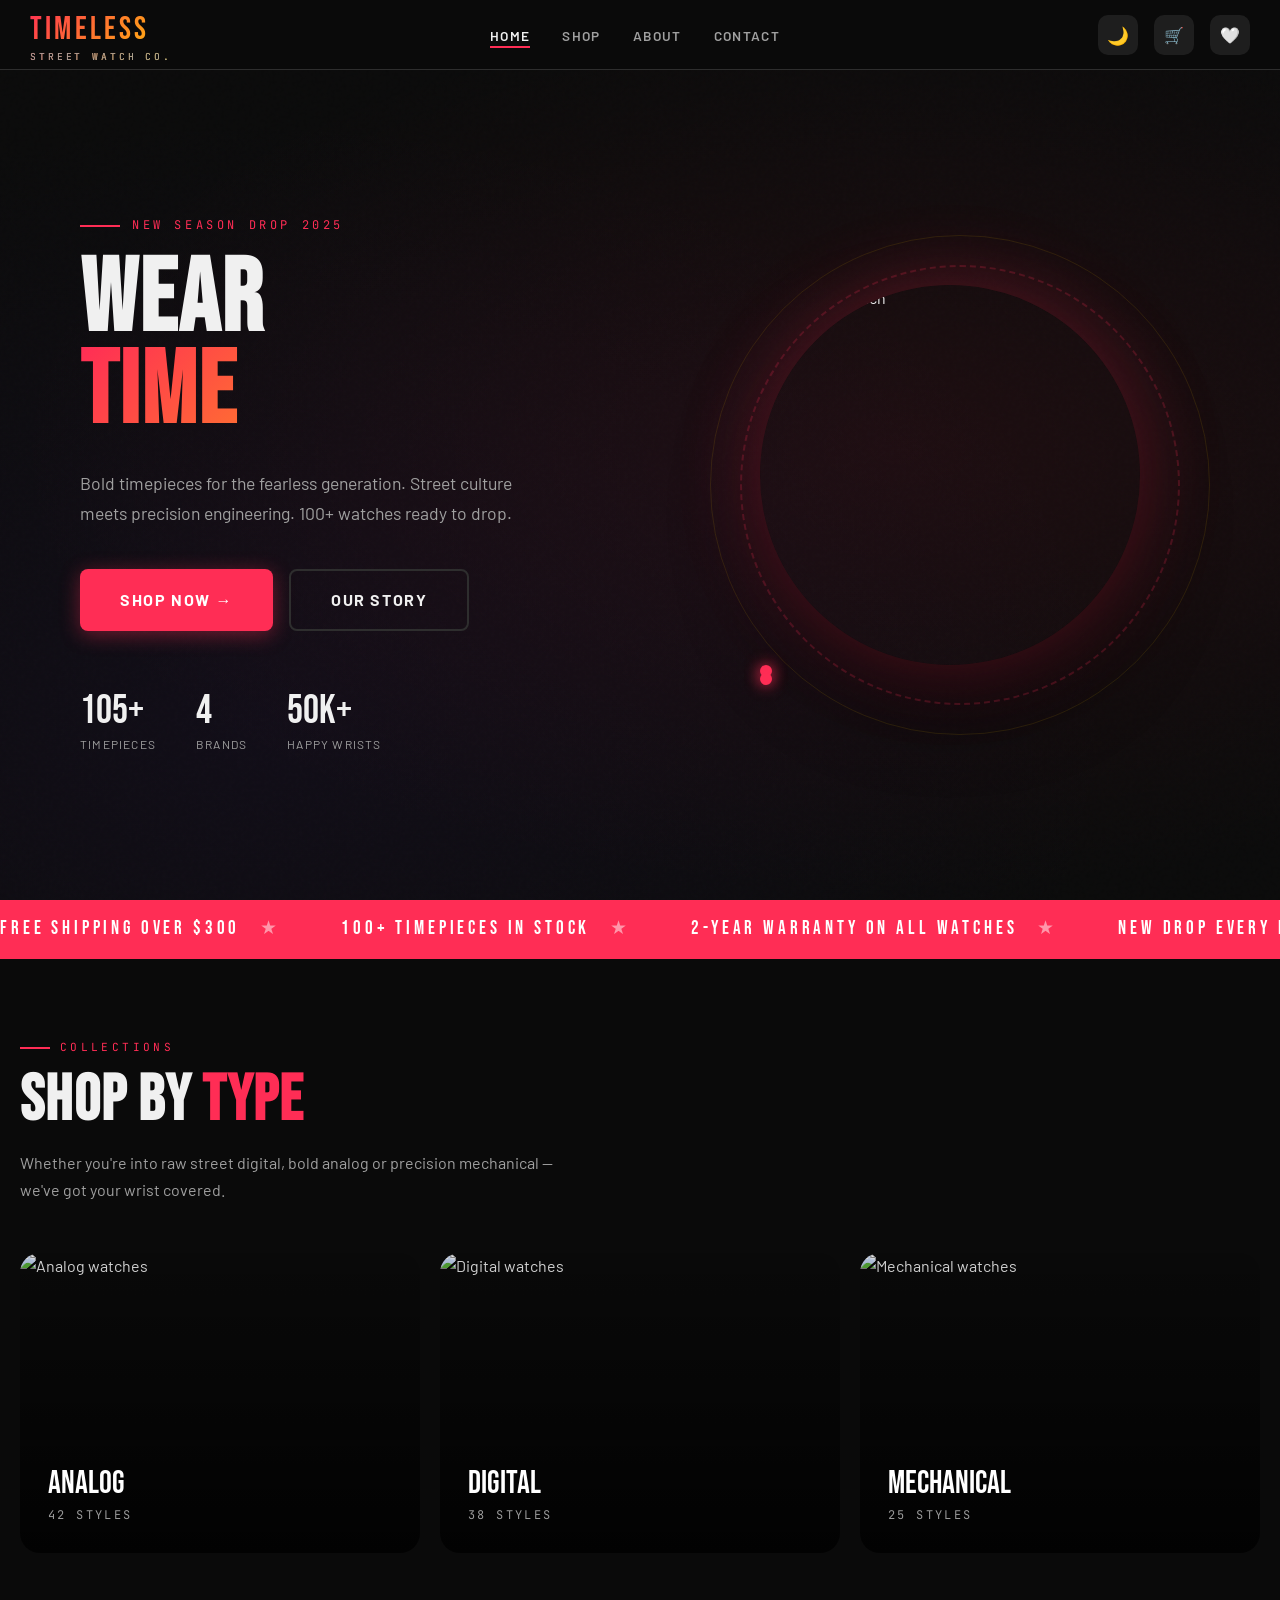
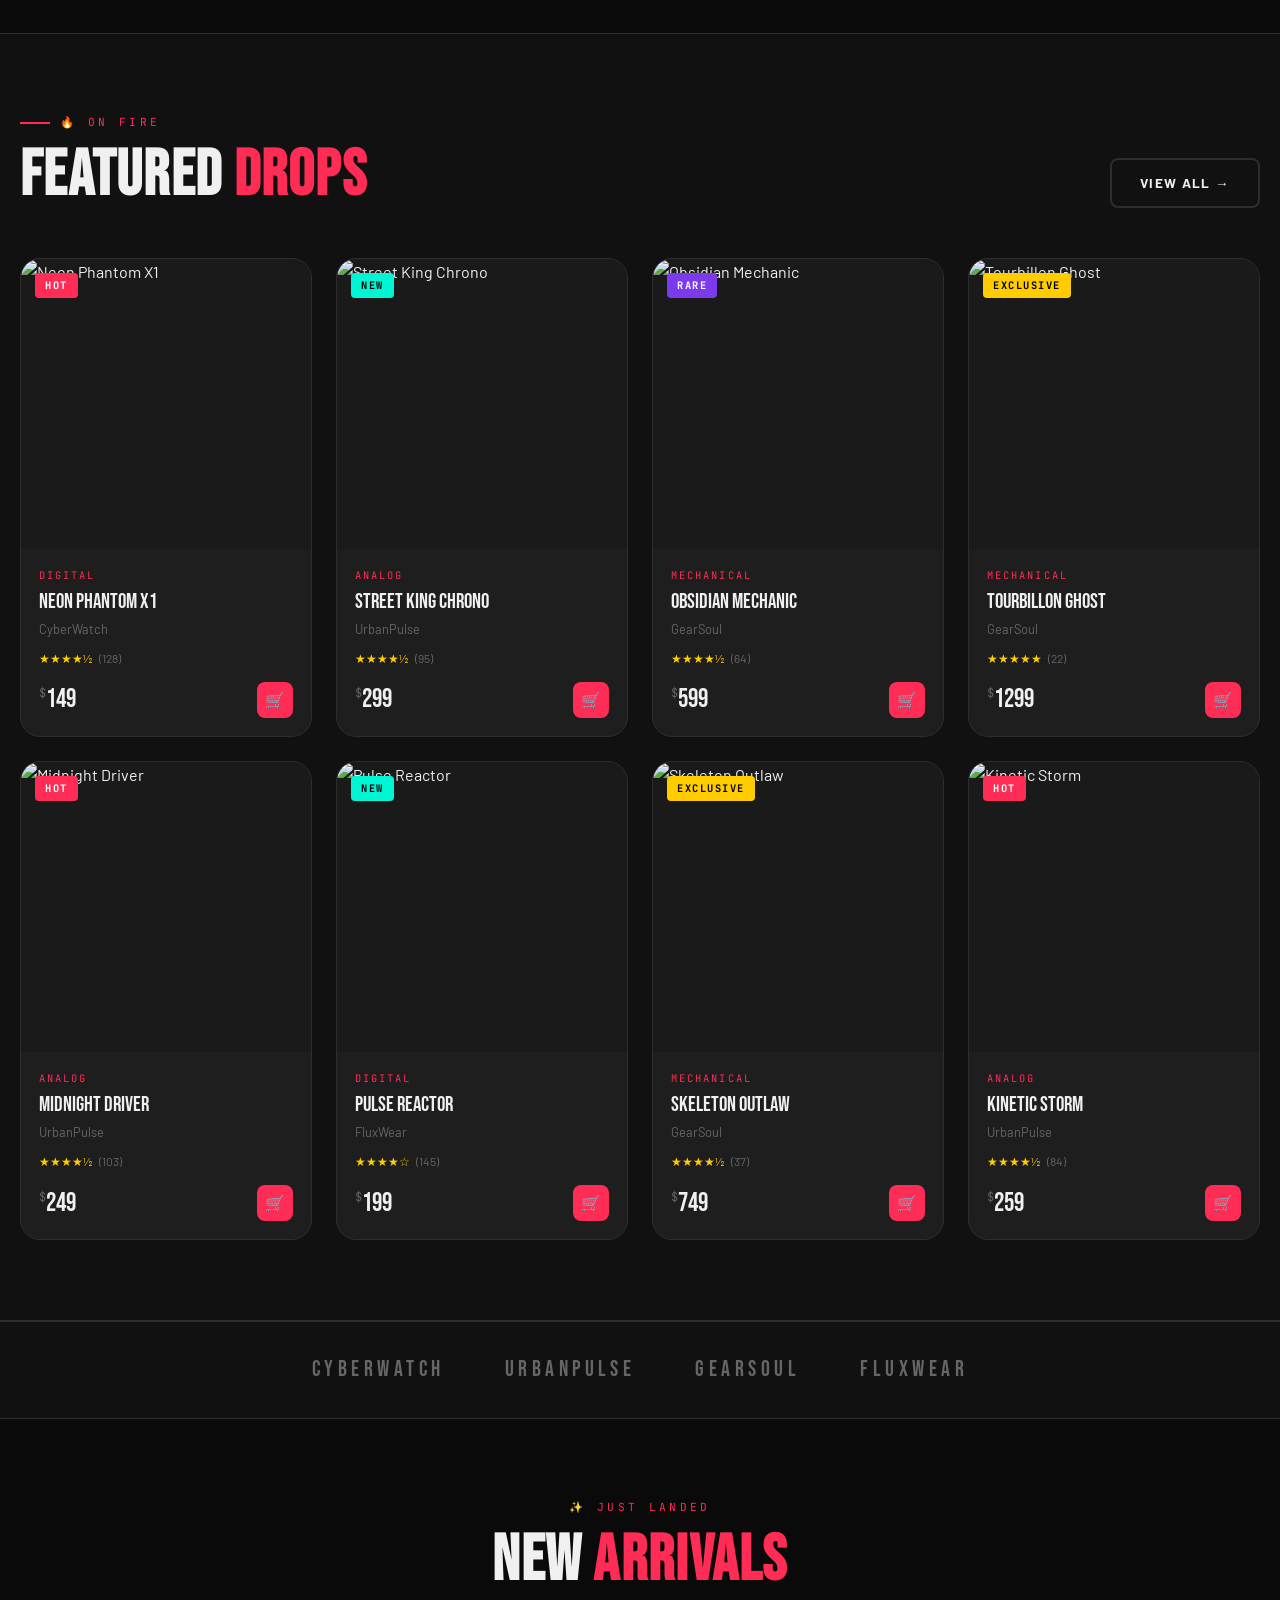
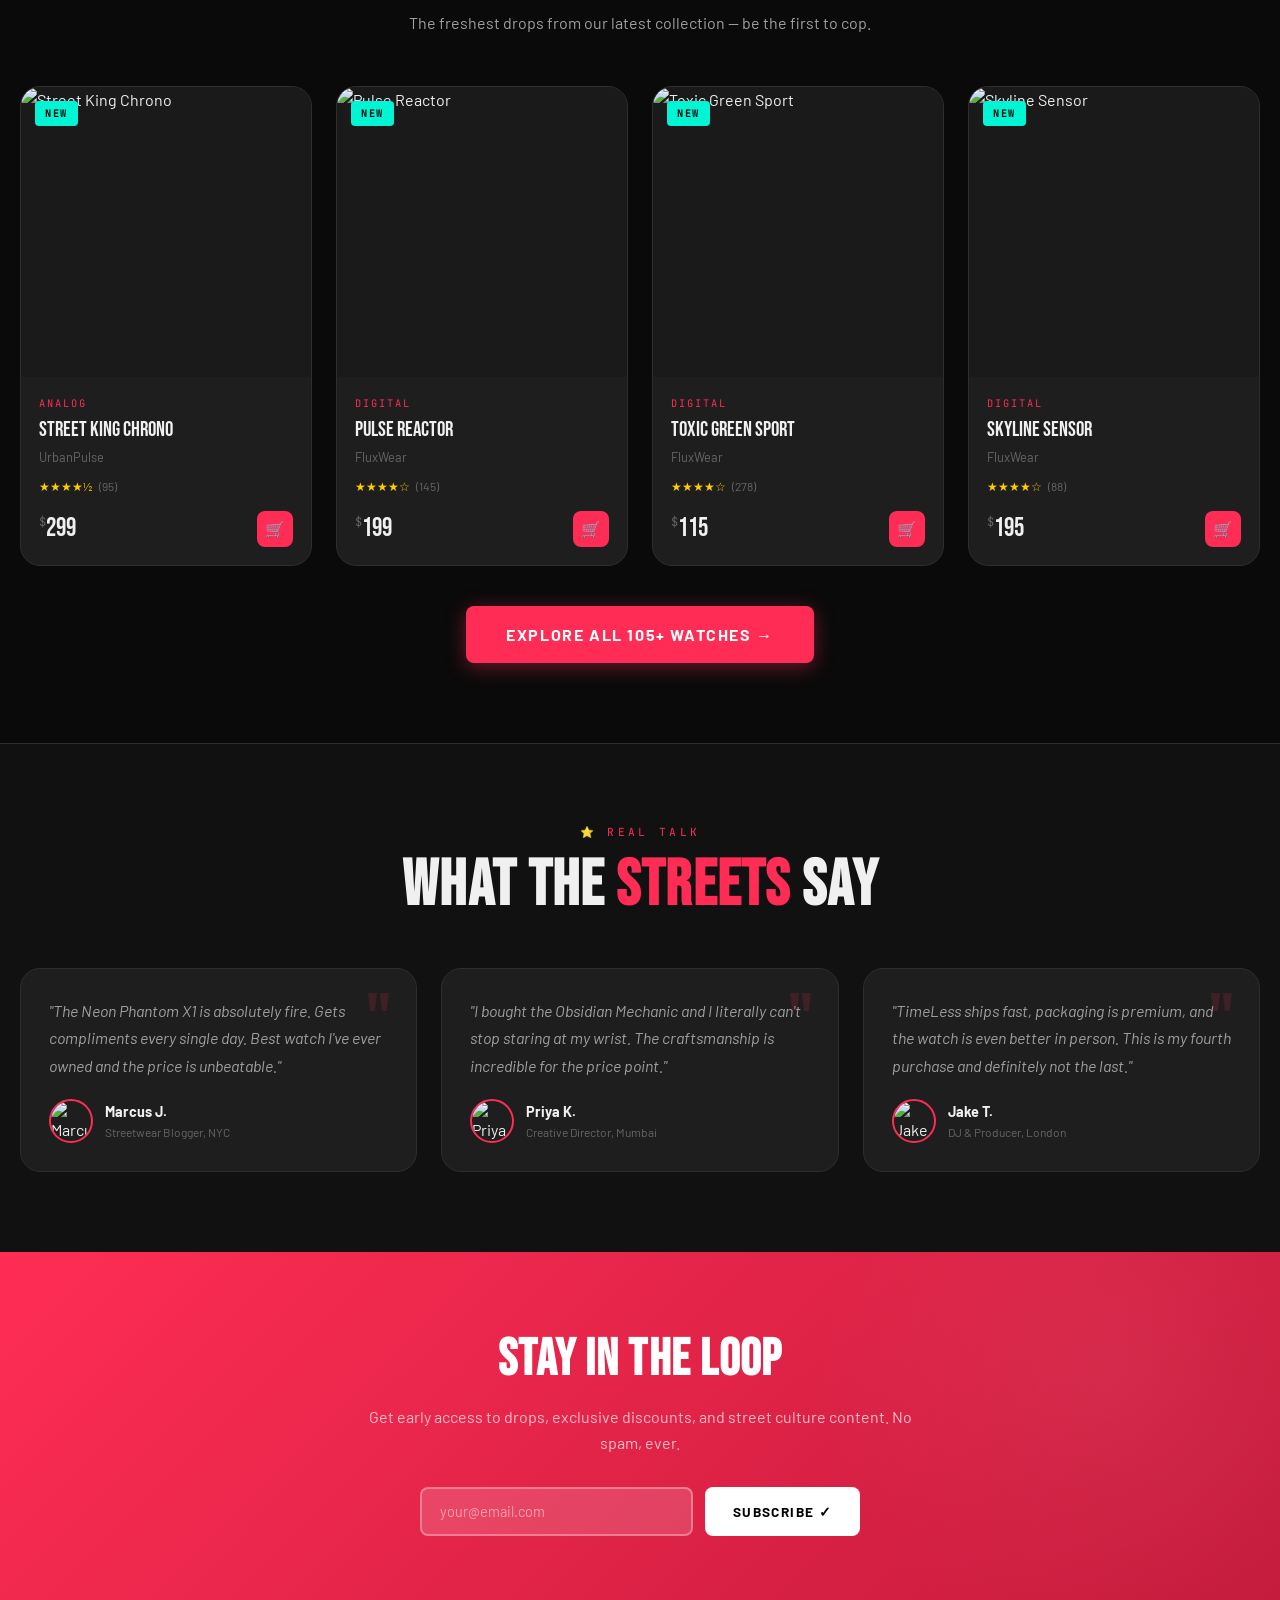
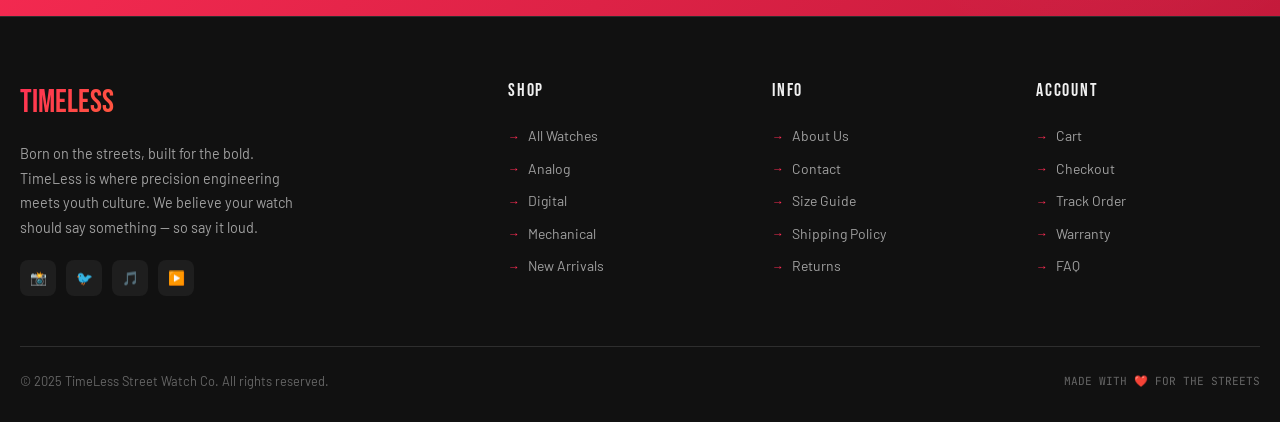
==== index.html @ b0596c9a "Add shop page with product filtering and sorting functionality" ====
<!DOCTYPE html>
<html lang="en" data-theme="dark">
<head>
  <meta charset="UTF-8" />
  <meta name="viewport" content="width=device-width, initial-scale=1.0" />
  <title>TimeLess — Street Watch Co.</title>
  <meta name="description" content="TimeLess — Bold street watches for the fearless generation. 100+ premium timepieces." />
  <link rel="icon" href="data:image/svg+xml,<svg xmlns='http://www.w3.org/2000/svg' viewBox='0 0 100 100'><text y='.9em' font-size='90'>⌚</text></svg>" />
  <link rel="stylesheet" href="css/style.css" />
</head>
<body>

<!-- ========== NAVBAR ========== -->
<nav class="navbar" role="navigation" aria-label="Main navigation">
  <div class="nav-inner">
    <a href="index.html" class="nav-logo" aria-label="TimeLess Home">
      TIMELESS
      <span>STREET WATCH CO.</span>
    </a>

    <ul class="nav-links">
      <li><a href="index.html" class="active">Home</a></li>
      <li><a href="pages/shop.html">Shop</a></li>
      <li><a href="pages/about.html">About</a></li>
      <li><a href="pages/contact.html">Contact</a></li>
    </ul>

    <div class="nav-actions">
      <button class="theme-toggle" id="themeToggle" title="Toggle theme" aria-label="Toggle theme">🌙</button>

      <a href="pages/cart.html" class="btn-icon" aria-label="Cart">
        🛒
        <span class="cart-badge" id="cartBadge" aria-live="polite">0</span>
      </a>

      <a href="pages/shop.html" class="btn-icon" aria-label="Wishlist" style="position:relative">
        🤍
        <span class="wishlist-count" id="wishlistCount"></span>
      </a>
    </div>

    <button class="hamburger" id="hamburger" aria-label="Menu" aria-expanded="false">
      <span></span><span></span><span></span>
    </button>
  </div>
</nav>

<!-- Mobile Menu -->
<div class="mobile-menu" id="mobileMenu" role="navigation">
  <a href="index.html">Home</a>
  <a href="pages/shop.html">Shop</a>
  <a href="pages/about.html">About</a>
  <a href="pages/contact.html">Contact</a>
  <a href="pages/cart.html">Cart 🛒</a>
</div>

<!-- ========== HERO ========== -->
<section class="hero" aria-label="Hero banner">
  <div class="hero-bg"></div>
  <div class="hero-noise"></div>

  <div class="hero-content">
    <div class="hero-eyebrow">New Season Drop 2025</div>
    <h1 class="hero-title">
      <span class="line-1">WEAR</span>
      <span class="line-2">TIME</span>
    </h1>
    <p class="hero-sub">
      Bold timepieces for the fearless generation. Street culture meets precision engineering. 100+ watches ready to drop.
    </p>
    <div class="hero-ctas">
      <a href="pages/shop.html" class="btn btn-primary btn-lg">Shop Now →</a>
      <a href="pages/about.html" class="btn btn-secondary btn-lg">Our Story</a>
    </div>
    <div class="hero-stats">
      <div class="stat">
        <div class="stat-num">105+</div>
        <div class="stat-label">Timepieces</div>
      </div>
      <div class="stat">
        <div class="stat-num">4</div>
        <div class="stat-label">Brands</div>
      </div>
      <div class="stat">
        <div class="stat-num">50K+</div>
        <div class="stat-label">Happy Wrists</div>
      </div>
    </div>
  </div>

  <div class="hero-visual">
    <div class="hero-watch-container">
      <div class="hero-ring"></div>
      <div class="hero-ring-2"></div>
      <img
        class="hero-watch-img"
        src="https://images.unsplash.com/photo-1547996160-81dfa63595aa?w=600&q=80"
        alt="Featured watch"
      />
      <div class="hero-dot"></div>
      <div class="hero-dot" style="top:auto;bottom:0;animation-delay:1s"></div>
    </div>
  </div>
</section>

<!-- ========== MARQUEE ========== -->
<div class="marquee-strip" aria-hidden="true">
  <div class="marquee-track">
    <span class="marquee-item">FREE SHIPPING OVER $300</span>
    <span class="marquee-item">100+ TIMEPIECES IN STOCK</span>
    <span class="marquee-item">2-YEAR WARRANTY ON ALL WATCHES</span>
    <span class="marquee-item">NEW DROP EVERY MONTH</span>
    <span class="marquee-item">STREET CULTURE. PRECISION CRAFT.</span>
    <span class="marquee-item">RETURNS WITHIN 30 DAYS</span>
  </div>
</div>

<!-- ========== CATEGORIES ========== -->
<section class="section" aria-labelledby="cat-heading">
  <div class="container">
    <div class="section-header reveal">
      <div class="section-tag">Collections</div>
      <h2 class="section-title" id="cat-heading">SHOP BY <span>TYPE</span></h2>
      <p class="section-desc">Whether you're into raw street digital, bold analog or precision mechanical — we've got your wrist covered.</p>
    </div>
    <div class="categories-grid">
      <div class="category-card reveal" data-type="analog">
        <img src="https://images.unsplash.com/photo-1524592094714-0f0654e20314?w=600&q=80" alt="Analog watches" loading="lazy" />
        <div class="category-overlay">
          <div class="category-label">ANALOG</div>
          <div class="category-count">42 STYLES</div>
        </div>
      </div>
      <div class="category-card reveal reveal-delay-1" data-type="digital">
        <img src="https://images.unsplash.com/photo-1542496658-e33a6d0d50f6?w=600&q=80" alt="Digital watches" loading="lazy" />
        <div class="category-overlay">
          <div class="category-label">DIGITAL</div>
          <div class="category-count">38 STYLES</div>
        </div>
      </div>
      <div class="category-card reveal reveal-delay-2" data-type="mechanical">
        <img src="https://images.unsplash.com/photo-1587836374828-4dbafa94cf0e?w=600&q=80" alt="Mechanical watches" loading="lazy" />
        <div class="category-overlay">
          <div class="category-label">MECHANICAL</div>
          <div class="category-count">25 STYLES</div>
        </div>
      </div>
    </div>
  </div>
</section>

<!-- ========== FEATURED PRODUCTS ========== -->
<section class="section" style="background:var(--bg2);border-top:1px solid var(--border);border-bottom:1px solid var(--border)" aria-labelledby="featured-heading">
  <div class="container">
    <div class="section-header reveal" style="display:flex;align-items:flex-end;justify-content:space-between;flex-wrap:wrap;gap:20px">
      <div>
        <div class="section-tag">🔥 On Fire</div>
        <h2 class="section-title" id="featured-heading">FEATURED <span>DROPS</span></h2>
      </div>
      <a href="pages/shop.html" class="btn btn-secondary">View All →</a>
    </div>
    <div class="products-grid" id="featuredGrid">
      <!-- Loaded by JS -->
    </div>
  </div>
</section>

<!-- ========== BRANDS ========== -->
<section class="brands-bar" aria-label="Our brands">
  <div class="container">
    <div class="brands-inner">
      <div class="brand-pill" data-brand="CyberWatch">CYBERWATCH</div>
      <div class="brand-pill" data-brand="UrbanPulse">URBANPULSE</div>
      <div class="brand-pill" data-brand="GearSoul">GEARSOUL</div>
      <div class="brand-pill" data-brand="FluxWear">FLUXWEAR</div>
    </div>
  </div>
</section>

<!-- ========== NEW ARRIVALS ========== -->
<section class="section" aria-labelledby="new-heading">
  <div class="container">
    <div class="section-header centered reveal">
      <div class="section-tag centered">✨ Just Landed</div>
      <h2 class="section-title" id="new-heading">NEW <span>ARRIVALS</span></h2>
      <p class="section-desc centered">The freshest drops from our latest collection — be the first to cop.</p>
    </div>
    <div class="products-grid" id="newArrivalsGrid">
      <!-- Loaded by JS -->
    </div>
    <div style="text-align:center;margin-top:40px" class="reveal">
      <a href="pages/shop.html" class="btn btn-primary btn-lg">Explore All 105+ Watches →</a>
    </div>
  </div>
</section>

<!-- ========== TESTIMONIALS ========== -->
<section class="section" style="background:var(--bg2);border-top:1px solid var(--border)" aria-labelledby="reviews-heading">
  <div class="container">
    <div class="section-header centered reveal">
      <div class="section-tag centered">⭐ Real Talk</div>
      <h2 class="section-title" id="reviews-heading">WHAT THE <span>STREETS</span> SAY</h2>
    </div>
    <div class="testimonials-grid">
      <div class="testimonial-card reveal">
        <p class="testimonial-text">"The Neon Phantom X1 is absolutely fire. Gets compliments every single day. Best watch I've ever owned and the price is unbeatable."</p>
        <div class="testimonial-author">
          <img class="testimonial-avatar" src="https://images.unsplash.com/photo-1507003211169-0a1dd7228f2d?w=100&q=80" alt="Marcus J" />
          <div>
            <div class="testimonial-name">Marcus J.</div>
            <div class="testimonial-role">Streetwear Blogger, NYC</div>
          </div>
        </div>
      </div>
      <div class="testimonial-card reveal reveal-delay-1">
        <p class="testimonial-text">"I bought the Obsidian Mechanic and I literally can't stop staring at my wrist. The craftsmanship is incredible for the price point."</p>
        <div class="testimonial-author">
          <img class="testimonial-avatar" src="https://images.unsplash.com/photo-1494790108377-be9c29b29330?w=100&q=80" alt="Priya K" />
          <div>
            <div class="testimonial-name">Priya K.</div>
            <div class="testimonial-role">Creative Director, Mumbai</div>
          </div>
        </div>
      </div>
      <div class="testimonial-card reveal reveal-delay-2">
        <p class="testimonial-text">"TimeLess ships fast, packaging is premium, and the watch is even better in person. This is my fourth purchase and definitely not the last."</p>
        <div class="testimonial-author">
          <img class="testimonial-avatar" src="https://images.unsplash.com/photo-1500648767791-00dcc994a43e?w=100&q=80" alt="Jake T" />
          <div>
            <div class="testimonial-name">Jake T.</div>
            <div class="testimonial-role">DJ & Producer, London</div>
          </div>
        </div>
      </div>
    </div>
  </div>
</section>

<!-- ========== NEWSLETTER ========== -->
<section class="newsletter" aria-labelledby="newsletter-heading">
  <div class="container">
    <div class="newsletter-inner reveal">
      <h2 class="newsletter-title" id="newsletter-heading">STAY IN THE LOOP</h2>
      <p class="newsletter-sub">Get early access to drops, exclusive discounts, and street culture content. No spam, ever.</p>
      <form class="newsletter-form" id="newsletterForm">
        <input type="email" class="newsletter-input" placeholder="your@email.com" required aria-label="Email address" />
        <button type="submit" class="btn btn-ghost" style="background:white;color:#000;white-space:nowrap">Subscribe ✓</button>
      </form>
    </div>
  </div>
</section>

<!-- ========== FOOTER ========== -->
<footer class="footer" role="contentinfo">
  <div class="container">
    <div class="footer-grid">
      <div>
        <div class="footer-logo">TIMELESS</div>
        <p class="footer-about">Born on the streets, built for the bold. TimeLess is where precision engineering meets youth culture. We believe your watch should say something — so say it loud.</p>
        <div class="footer-social">
          <a href="#" class="social-btn" aria-label="Instagram">📸</a>
          <a href="#" class="social-btn" aria-label="Twitter">🐦</a>
          <a href="#" class="social-btn" aria-label="TikTok">🎵</a>
          <a href="#" class="social-btn" aria-label="YouTube">▶️</a>
        </div>
      </div>
      <div>
        <div class="footer-heading">SHOP</div>
        <div class="footer-links">
          <a href="pages/shop.html">All Watches</a>
          <a href="pages/shop.html?type=analog">Analog</a>
          <a href="pages/shop.html?type=digital">Digital</a>
          <a href="pages/shop.html?type=mechanical">Mechanical</a>
          <a href="pages/shop.html?sort=newest">New Arrivals</a>
        </div>
      </div>
      <div>
        <div class="footer-heading">INFO</div>
        <div class="footer-links">
          <a href="pages/about.html">About Us</a>
          <a href="pages/contact.html">Contact</a>
          <a href="#">Size Guide</a>
          <a href="#">Shipping Policy</a>
          <a href="#">Returns</a>
        </div>
      </div>
      <div>
        <div class="footer-heading">ACCOUNT</div>
        <div class="footer-links">
          <a href="pages/cart.html">Cart</a>
          <a href="pages/checkout.html">Checkout</a>
          <a href="#">Track Order</a>
          <a href="#">Warranty</a>
          <a href="#">FAQ</a>
        </div>
      </div>
    </div>
    <div class="footer-bottom">
      <span>© 2025 TimeLess Street Watch Co. All rights reserved.</span>
      <span style="font-family:var(--font-mono);font-size:0.7rem">MADE WITH ❤️ FOR THE STREETS</span>
    </div>
  </div>
</footer>

<!-- Scroll to Top -->
<button class="scroll-top" id="scrollTop" aria-label="Scroll to top">↑</button>

<!-- Product Modal -->
<div class="modal-overlay" id="productModal" role="dialog" aria-modal="true"></div>

<script type="module" src="js/main.js"></script>
</body>
</html>
---- css/style.css ----
/* =============================================
   TIMELESS — STREET WATCH CO.
   Main Stylesheet
   ============================================= */

@import url('https://fonts.googleapis.com/css2?family=Bebas+Neue&family=Barlow:ital,wght@0,300;0,400;0,600;0,700;0,900;1,400&family=JetBrains+Mono:wght@400;700&display=swap');

/* ---- CSS Variables ---- */
:root {
  --bg: #0a0a0a;
  --bg2: #111111;
  --bg3: #1a1a1a;
  --surface: #1e1e1e;
  --surface2: #252525;
  --border: #2e2e2e;
  --text: #f0f0f0;
  --text2: #a0a0a0;
  --text3: #666;
  --accent: #ff2d55;
  --accent2: #ffcc00;
  --accent3: #00f5d4;
  --accent4: #7c3aed;
  --white: #ffffff;
  --black: #000000;
  --success: #00e676;
  --warning: #ff9100;
  --danger: #ff1744;
  --shadow: 0 4px 24px rgba(0,0,0,0.6);
  --shadow-accent: 0 0 30px rgba(255,45,85,0.3);
  --radius: 12px;
  --radius-lg: 20px;
  --transition: all 0.3s cubic-bezier(0.4, 0, 0.2, 1);
  --font-display: 'Bebas Neue', sans-serif;
  --font-body: 'Barlow', sans-serif;
  --font-mono: 'JetBrains Mono', monospace;
  --nav-height: 70px;
}

[data-theme="light"] {
  --bg: #f5f5f0;
  --bg2: #eeeeea;
  --bg3: #e5e5e0;
  --surface: #ffffff;
  --surface2: #f8f8f6;
  --border: #ddd;
  --text: #111111;
  --text2: #555;
  --text3: #999;
  --shadow: 0 4px 24px rgba(0,0,0,0.1);
  --shadow-accent: 0 0 30px rgba(255,45,85,0.15);
}

/* ---- Reset & Base ---- */
*, *::before, *::after { box-sizing: border-box; margin: 0; padding: 0; }

html { scroll-behavior: smooth; font-size: 16px; }

body {
  font-family: var(--font-body);
  background: var(--bg);
  color: var(--text);
  line-height: 1.6;
  transition: background 0.3s ease, color 0.3s ease;
  overflow-x: hidden;
}

a { color: inherit; text-decoration: none; }
img { max-width: 100%; display: block; }
button { font-family: var(--font-body); cursor: pointer; border: none; outline: none; }
input, select, textarea { font-family: var(--font-body); }
ul { list-style: none; }

/* ---- Typography ---- */
h1, h2, h3, h4, h5, h6 { font-family: var(--font-display); line-height: 1.1; letter-spacing: 0.02em; }

.mono { font-family: var(--font-mono); }

/* ---- Layout ---- */
.container { max-width: 1280px; margin: 0 auto; padding: 0 20px; }
.section { padding: 80px 0; }
.grid-2 { display: grid; grid-template-columns: 1fr 1fr; gap: 40px; }
.grid-3 { display: grid; grid-template-columns: repeat(3, 1fr); gap: 30px; }
.grid-4 { display: grid; grid-template-columns: repeat(4, 1fr); gap: 24px; }

/* ---- NAVBAR ---- */
.navbar {
  position: fixed;
  top: 0; left: 0; right: 0;
  height: var(--nav-height);
  background: rgba(10,10,10,0.9);
  backdrop-filter: blur(20px);
  -webkit-backdrop-filter: blur(20px);
  border-bottom: 1px solid var(--border);
  z-index: 1000;
  transition: var(--transition);
}

[data-theme="light"] .navbar {
  background: rgba(245,245,240,0.9);
}

.navbar.scrolled {
  box-shadow: 0 4px 30px rgba(0,0,0,0.5);
}

.nav-inner {
  display: flex;
  align-items: center;
  justify-content: space-between;
  height: 100%;
  padding: 0 30px;
  max-width: 1400px;
  margin: 0 auto;
}

.nav-logo {
  font-family: var(--font-display);
  font-size: 2rem;
  letter-spacing: 0.1em;
  background: linear-gradient(135deg, var(--accent) 0%, var(--accent2) 100%);
  -webkit-background-clip: text;
  -webkit-text-fill-color: transparent;
  background-clip: text;
}

.nav-logo span {
  -webkit-text-fill-color: var(--text2);
  color: var(--text2);
  font-size: 0.6rem;
  display: block;
  font-family: var(--font-mono);
  letter-spacing: 0.3em;
  margin-top: -6px;
  font-weight: 400;
}

.nav-links {
  display: flex;
  gap: 32px;
  align-items: center;
}

.nav-links a {
  font-weight: 600;
  font-size: 0.85rem;
  letter-spacing: 0.1em;
  text-transform: uppercase;
  color: var(--text2);
  transition: var(--transition);
  position: relative;
}

.nav-links a::after {
  content: '';
  position: absolute;
  bottom: -4px; left: 0;
  width: 0; height: 2px;
  background: var(--accent);
  transition: width 0.3s ease;
}

.nav-links a:hover, .nav-links a.active {
  color: var(--text);
}

.nav-links a:hover::after, .nav-links a.active::after {
  width: 100%;
}

.nav-actions {
  display: flex;
  align-items: center;
  gap: 16px;
}

.btn-icon {
  width: 40px; height: 40px;
  display: flex; align-items: center; justify-content: center;
  background: var(--surface);
  border-radius: 10px;
  color: var(--text2);
  transition: var(--transition);
  position: relative;
}

.btn-icon:hover {
  background: var(--surface2);
  color: var(--accent);
  transform: translateY(-2px);
}

.cart-badge {
  position: absolute;
  top: -5px; right: -5px;
  width: 18px; height: 18px;
  background: var(--accent);
  border-radius: 50%;
  font-size: 0.65rem;
  font-weight: 700;
  display: flex; align-items: center; justify-content: center;
  color: white;
  font-family: var(--font-mono);
  transition: var(--transition);
  transform: scale(0);
}

.cart-badge.visible { transform: scale(1); }
.cart-badge.bump { animation: badge-bump 0.4s cubic-bezier(0.4, 0, 0.2, 1); }

@keyframes badge-bump {
  0% { transform: scale(1); }
  50% { transform: scale(1.5); }
  100% { transform: scale(1); }
}

.theme-toggle {
  width: 40px; height: 40px;
  background: var(--surface);
  border-radius: 10px;
  display: flex; align-items: center; justify-content: center;
  color: var(--text2);
  transition: var(--transition);
  font-size: 1.1rem;
}

.theme-toggle:hover {
  background: var(--surface2);
  color: var(--accent2);
  transform: rotate(20deg);
}

.hamburger {
  display: none;
  flex-direction: column;
  gap: 5px;
  cursor: pointer;
  padding: 8px;
}

.hamburger span {
  display: block;
  width: 24px; height: 2px;
  background: var(--text);
  transition: var(--transition);
  border-radius: 2px;
}

.mobile-menu {
  display: none;
  position: fixed;
  top: var(--nav-height); left: 0; right: 0;
  background: var(--bg2);
  border-bottom: 1px solid var(--border);
  padding: 20px 30px;
  z-index: 999;
  transform: translateY(-100%);
  transition: transform 0.4s cubic-bezier(0.4, 0, 0.2, 1);
  flex-direction: column;
  gap: 20px;
}

.mobile-menu.open {
  transform: translateY(0);
}

.mobile-menu a {
  font-weight: 700;
  font-size: 1.1rem;
  letter-spacing: 0.1em;
  text-transform: uppercase;
  color: var(--text2);
  padding: 10px 0;
  border-bottom: 1px solid var(--border);
}

/* ---- BUTTONS ---- */
.btn {
  display: inline-flex; align-items: center; gap: 8px;
  padding: 12px 28px;
  border-radius: 8px;
  font-weight: 700;
  font-size: 0.85rem;
  letter-spacing: 0.1em;
  text-transform: uppercase;
  transition: var(--transition);
  cursor: pointer;
}

.btn-primary {
  background: var(--accent);
  color: white;
  box-shadow: 0 4px 20px rgba(255,45,85,0.4);
}

.btn-primary:hover {
  background: #e6264e;
  transform: translateY(-2px);
  box-shadow: 0 8px 30px rgba(255,45,85,0.5);
}

.btn-secondary {
  background: transparent;
  color: var(--text);
  border: 2px solid var(--border);
}

.btn-secondary:hover {
  border-color: var(--accent);
  color: var(--accent);
  transform: translateY(-2px);
}

.btn-ghost {
  background: var(--surface);
  color: var(--text);
}

.btn-ghost:hover {
  background: var(--surface2);
  transform: translateY(-2px);
}

.btn-accent2 {
  background: var(--accent2);
  color: #000;
  box-shadow: 0 4px 20px rgba(255,204,0,0.3);
}

.btn-accent2:hover {
  background: #e6b800;
  transform: translateY(-2px);
  box-shadow: 0 8px 30px rgba(255,204,0,0.4);
}

.btn-lg { padding: 16px 40px; font-size: 1rem; }
.btn-sm { padding: 8px 18px; font-size: 0.75rem; }

/* ---- HERO SECTION ---- */
.hero {
  min-height: 100vh;
  display: grid;
  grid-template-columns: 1fr 1fr;
  align-items: center;
  padding-top: var(--nav-height);
  position: relative;
  overflow: hidden;
}

.hero-bg {
  position: absolute;
  inset: 0;
  background: radial-gradient(ellipse at 70% 50%, rgba(255,45,85,0.08) 0%, transparent 70%),
              radial-gradient(ellipse at 20% 80%, rgba(124,58,237,0.06) 0%, transparent 60%);
  pointer-events: none;
}

.hero-noise {
  position: absolute;
  inset: 0;
  background-image: url("data:image/svg+xml,%3Csvg viewBox='0 0 256 256' xmlns='http://www.w3.org/2000/svg'%3E%3Cfilter id='noise'%3E%3CfeTurbulence type='fractalNoise' baseFrequency='0.9' numOctaves='4' stitchTiles='stitch'/%3E%3C/filter%3E%3Crect width='100%25' height='100%25' filter='url(%23noise)' opacity='0.04'/%3E%3C/svg%3E");
  opacity: 0.4;
  pointer-events: none;
}

.hero-content {
  padding: 60px 30px 60px 80px;
  z-index: 2;
}

.hero-eyebrow {
  font-family: var(--font-mono);
  font-size: 0.75rem;
  letter-spacing: 0.3em;
  text-transform: uppercase;
  color: var(--accent);
  margin-bottom: 20px;
  display: flex;
  align-items: center;
  gap: 12px;
}

.hero-eyebrow::before {
  content: '';
  display: block;
  width: 40px; height: 2px;
  background: var(--accent);
}

.hero-title {
  font-size: clamp(4rem, 8vw, 9rem);
  line-height: 0.9;
  margin-bottom: 30px;
}

.hero-title .line-1 { display: block; }
.hero-title .line-2 {
  display: block;
  background: linear-gradient(135deg, var(--accent), var(--accent2));
  -webkit-background-clip: text;
  -webkit-text-fill-color: transparent;
  background-clip: text;
}

.hero-sub {
  font-size: 1.1rem;
  color: var(--text2);
  max-width: 440px;
  margin-bottom: 40px;
  line-height: 1.7;
}

.hero-ctas {
  display: flex;
  gap: 16px;
  flex-wrap: wrap;
}

.hero-stats {
  display: flex;
  gap: 40px;
  margin-top: 60px;
}

.stat { }
.stat-num {
  font-family: var(--font-display);
  font-size: 2.5rem;
  color: var(--text);
  line-height: 1;
}
.stat-label {
  font-size: 0.75rem;
  color: var(--text2);
  text-transform: uppercase;
  letter-spacing: 0.1em;
  margin-top: 4px;
}

.hero-visual {
  position: relative;
  height: 100%;
  min-height: 600px;
  display: flex;
  align-items: center;
  justify-content: center;
}

.hero-watch-container {
  position: relative;
  width: 400px; height: 400px;
}

.hero-watch-img {
  width: 380px; height: 380px;
  object-fit: cover;
  border-radius: 50%;
  box-shadow: 0 0 80px rgba(255,45,85,0.3), 0 40px 80px rgba(0,0,0,0.6);
  animation: float 6s ease-in-out infinite;
}

@keyframes float {
  0%, 100% { transform: translateY(0) rotate(-3deg); }
  50% { transform: translateY(-20px) rotate(3deg); }
}

.hero-ring {
  position: absolute;
  inset: -20px;
  border-radius: 50%;
  border: 2px dashed rgba(255,45,85,0.2);
  animation: spin 20s linear infinite;
}

.hero-ring-2 {
  position: absolute;
  inset: -50px;
  border-radius: 50%;
  border: 1px solid rgba(255,204,0,0.1);
  animation: spin 30s linear infinite reverse;
}

@keyframes spin {
  from { transform: rotate(0deg); }
  to { transform: rotate(360deg); }
}

.hero-dot {
  position: absolute;
  width: 12px; height: 12px;
  background: var(--accent);
  border-radius: 50%;
  box-shadow: 0 0 15px var(--accent);
  animation: pulse-dot 2s ease-in-out infinite;
}

.hero-dot:nth-child(1) { top: 0; left: 50%; transform: translateX(-50%); }
.hero-dot:nth-child(2) { bottom: 0; left: 50%; transform: translateX(-50%); background: var(--accent2); box-shadow: 0 0 15px var(--accent2); }

@keyframes pulse-dot {
  0%, 100% { transform: translateX(-50%) scale(1); opacity: 1; }
  50% { transform: translateX(-50%) scale(1.5); opacity: 0.6; }
}

/* ---- MARQUEE ---- */
.marquee-strip {
  background: var(--accent);
  padding: 14px 0;
  overflow: hidden;
  position: relative;
}

.marquee-track {
  display: flex;
  gap: 60px;
  animation: marquee 20s linear infinite;
  width: max-content;
}

.marquee-item {
  font-family: var(--font-display);
  font-size: 1.2rem;
  letter-spacing: 0.2em;
  color: white;
  white-space: nowrap;
  display: flex; align-items: center; gap: 20px;
}

.marquee-item::after {
  content: '★';
  color: rgba(255,255,255,0.5);
}

@keyframes marquee {
  from { transform: translateX(0); }
  to { transform: translateX(-50%); }
}

/* ---- SECTION HEADERS ---- */
.section-header {
  margin-bottom: 50px;
}

.section-header.centered { text-align: center; }

.section-tag {
  font-family: var(--font-mono);
  font-size: 0.7rem;
  letter-spacing: 0.3em;
  text-transform: uppercase;
  color: var(--accent);
  margin-bottom: 12px;
  display: flex;
  align-items: center;
  gap: 10px;
}

.section-tag.centered { justify-content: center; }

.section-tag::before {
  content: '';
  display: block;
  width: 30px; height: 2px;
  background: var(--accent);
}

.section-tag.centered::before { display: none; }

.section-title {
  font-size: clamp(2.5rem, 5vw, 4.5rem);
  color: var(--text);
  line-height: 1;
}

.section-title span {
  color: var(--accent);
}

.section-desc {
  font-size: 1rem;
  color: var(--text2);
  max-width: 540px;
  margin-top: 16px;
  line-height: 1.7;
}

.section-desc.centered { margin: 16px auto 0; }

/* ---- PRODUCT CARDS ---- */
.products-grid {
  display: grid;
  grid-template-columns: repeat(auto-fill, minmax(260px, 1fr));
  gap: 24px;
}

.product-card {
  background: var(--surface);
  border-radius: var(--radius-lg);
  overflow: hidden;
  border: 1px solid var(--border);
  transition: var(--transition);
  position: relative;
  cursor: pointer;
}

.product-card:hover {
  transform: translateY(-6px);
  border-color: rgba(255,45,85,0.3);
  box-shadow: 0 20px 60px rgba(0,0,0,0.4), 0 0 0 1px rgba(255,45,85,0.1);
}

.product-img-wrap {
  position: relative;
  overflow: hidden;
  aspect-ratio: 1;
  background: var(--bg3);
}

.product-img-wrap img {
  width: 100%; height: 100%;
  object-fit: cover;
  transition: transform 0.5s cubic-bezier(0.4, 0, 0.2, 1);
}

.product-card:hover .product-img-wrap img {
  transform: scale(1.1);
}

.product-badge {
  position: absolute;
  top: 14px; left: 14px;
  background: var(--accent);
  color: white;
  font-family: var(--font-mono);
  font-size: 0.65rem;
  font-weight: 700;
  letter-spacing: 0.15em;
  padding: 4px 10px;
  border-radius: 4px;
  z-index: 2;
}

.product-badge.NEW { background: var(--accent3); color: #000; }
.product-badge.RARE { background: var(--accent4); }
.product-badge.EXCLUSIVE { background: var(--accent2); color: #000; }

.product-actions {
  position: absolute;
  top: 14px; right: 14px;
  display: flex;
  flex-direction: column;
  gap: 8px;
  opacity: 0;
  transform: translateX(10px);
  transition: var(--transition);
  z-index: 2;
}

.product-card:hover .product-actions {
  opacity: 1;
  transform: translateX(0);
}

.product-action-btn {
  width: 36px; height: 36px;
  background: rgba(0,0,0,0.7);
  backdrop-filter: blur(10px);
  border-radius: 8px;
  display: flex; align-items: center; justify-content: center;
  color: white;
  transition: var(--transition);
  font-size: 0.9rem;
}

.product-action-btn:hover {
  background: var(--accent);
  transform: scale(1.1);
}

.product-action-btn.wishlisted {
  background: var(--accent);
  color: white;
}

.product-info {
  padding: 18px;
}

.product-type {
  font-family: var(--font-mono);
  font-size: 0.65rem;
  letter-spacing: 0.2em;
  text-transform: uppercase;
  color: var(--accent);
  margin-bottom: 6px;
}

.product-name {
  font-family: var(--font-display);
  font-size: 1.3rem;
  color: var(--text);
  margin-bottom: 4px;
  line-height: 1.2;
}

.product-brand {
  font-size: 0.8rem;
  color: var(--text3);
  margin-bottom: 10px;
}

.product-rating {
  display: flex;
  align-items: center;
  gap: 6px;
  margin-bottom: 14px;
}

.stars { color: var(--accent2); font-size: 0.75rem; }
.rating-count { font-size: 0.75rem; color: var(--text3); }

.product-footer {
  display: flex;
  align-items: center;
  justify-content: space-between;
}

.product-price {
  font-family: var(--font-display);
  font-size: 1.6rem;
  color: var(--text);
  line-height: 1;
}

.product-price span {
  font-size: 0.75rem;
  font-family: var(--font-mono);
  color: var(--text3);
  vertical-align: super;
}

.add-cart-btn {
  width: 36px; height: 36px;
  background: var(--accent);
  border-radius: 8px;
  display: flex; align-items: center; justify-content: center;
  color: white;
  transition: var(--transition);
  font-size: 1rem;
}

.add-cart-btn:hover {
  background: #e6264e;
  transform: scale(1.1) rotate(10deg);
  box-shadow: 0 4px 20px rgba(255,45,85,0.5);
}

/* ---- SKELETON LOADER ---- */
.skeleton {
  background: linear-gradient(90deg, var(--surface) 25%, var(--surface2) 50%, var(--surface) 75%);
  background-size: 200% 100%;
  animation: skeleton-shimmer 1.5s infinite;
  border-radius: 8px;
}

@keyframes skeleton-shimmer {
  0% { background-position: 200% 0; }
  100% { background-position: -200% 0; }
}

.skeleton-card {
  background: var(--surface);
  border-radius: var(--radius-lg);
  overflow: hidden;
  border: 1px solid var(--border);
}

.skeleton-img { height: 260px; }
.skeleton-content { padding: 18px; }
.skeleton-line { height: 14px; margin-bottom: 10px; }
.skeleton-line.short { width: 60%; }
.skeleton-line.shorter { width: 40%; }

/* ---- CATEGORIES ---- */
.categories-grid {
  display: grid;
  grid-template-columns: repeat(3, 1fr);
  gap: 20px;
}

.category-card {
  position: relative;
  border-radius: var(--radius-lg);
  overflow: hidden;
  aspect-ratio: 4/3;
  cursor: pointer;
  group: true;
}

.category-card img {
  width: 100%; height: 100%;
  object-fit: cover;
  transition: transform 0.5s ease;
}

.category-card:hover img {
  transform: scale(1.05);
}

.category-overlay {
  position: absolute;
  inset: 0;
  background: linear-gradient(to top, rgba(0,0,0,0.8) 0%, rgba(0,0,0,0.1) 100%);
  display: flex;
  flex-direction: column;
  justify-content: flex-end;
  padding: 28px;
  transition: var(--transition);
}

.category-card:hover .category-overlay {
  background: linear-gradient(to top, rgba(255,45,85,0.7) 0%, rgba(0,0,0,0.2) 100%);
}

.category-label {
  font-family: var(--font-display);
  font-size: 2rem;
  color: white;
  line-height: 1;
  margin-bottom: 6px;
}

.category-count {
  font-family: var(--font-mono);
  font-size: 0.75rem;
  color: rgba(255,255,255,0.6);
  letter-spacing: 0.2em;
}

/* ---- FEATURED SECTION ---- */
.featured-grid {
  display: grid;
  grid-template-columns: 1.4fr 1fr;
  gap: 24px;
}

.featured-main {
  background: var(--surface);
  border-radius: var(--radius-lg);
  overflow: hidden;
  position: relative;
  min-height: 520px;
  border: 1px solid var(--border);
  cursor: pointer;
  transition: var(--transition);
}

.featured-main:hover {
  transform: translateY(-4px);
  box-shadow: var(--shadow);
}

.featured-main img {
  width: 100%; height: 100%;
  object-fit: cover;
  position: absolute;
  inset: 0;
  transition: transform 0.5s ease;
}

.featured-main:hover img { transform: scale(1.03); }

.featured-main-overlay {
  position: absolute;
  inset: 0;
  background: linear-gradient(to top, rgba(0,0,0,0.9) 0%, transparent 60%);
  padding: 30px;
  display: flex;
  flex-direction: column;
  justify-content: flex-end;
}

.featured-sub-grid {
  display: grid;
  grid-template-rows: 1fr 1fr;
  gap: 24px;
}

/* ---- BRAND BAR ---- */
.brands-bar {
  background: var(--bg2);
  padding: 30px 0;
  border-top: 1px solid var(--border);
  border-bottom: 1px solid var(--border);
}

.brands-inner {
  display: flex;
  gap: 60px;
  align-items: center;
  justify-content: center;
  flex-wrap: wrap;
}

.brand-pill {
  font-family: var(--font-display);
  font-size: 1.4rem;
  letter-spacing: 0.2em;
  color: var(--text3);
  transition: var(--transition);
  cursor: pointer;
}

.brand-pill:hover {
  color: var(--text);
}

/* ---- TESTIMONIALS ---- */
.testimonials-grid {
  display: grid;
  grid-template-columns: repeat(3, 1fr);
  gap: 24px;
}

.testimonial-card {
  background: var(--surface);
  border-radius: var(--radius-lg);
  padding: 28px;
  border: 1px solid var(--border);
  position: relative;
  transition: var(--transition);
}

.testimonial-card:hover {
  border-color: rgba(255,45,85,0.3);
  transform: translateY(-4px);
}

.testimonial-card::before {
  content: '"';
  position: absolute;
  top: 16px; right: 24px;
  font-family: var(--font-display);
  font-size: 5rem;
  color: var(--accent);
  opacity: 0.15;
  line-height: 1;
}

.testimonial-text {
  color: var(--text2);
  font-style: italic;
  line-height: 1.7;
  margin-bottom: 20px;
}

.testimonial-author {
  display: flex;
  align-items: center;
  gap: 12px;
}

.testimonial-avatar {
  width: 44px; height: 44px;
  border-radius: 50%;
  object-fit: cover;
  border: 2px solid var(--accent);
}

.testimonial-name {
  font-weight: 700;
  font-size: 0.9rem;
}

.testimonial-role {
  font-size: 0.75rem;
  color: var(--text3);
}

/* ---- NEWSLETTER ---- */
.newsletter {
  background: linear-gradient(135deg, var(--accent) 0%, #c41a3b 100%);
  padding: 80px 0;
  position: relative;
  overflow: hidden;
}

.newsletter::before {
  content: '';
  position: absolute;
  top: -50%; right: -10%;
  width: 600px; height: 600px;
  background: radial-gradient(circle, rgba(255,255,255,0.05) 0%, transparent 70%);
  pointer-events: none;
}

.newsletter-inner {
  text-align: center;
  max-width: 560px;
  margin: 0 auto;
}

.newsletter-title {
  font-size: clamp(2rem, 4vw, 3.5rem);
  color: white;
  margin-bottom: 16px;
}

.newsletter-sub {
  color: rgba(255,255,255,0.7);
  margin-bottom: 32px;
}

.newsletter-form {
  display: flex;
  gap: 12px;
  max-width: 440px;
  margin: 0 auto;
}

.newsletter-input {
  flex: 1;
  background: rgba(255,255,255,0.15);
  border: 2px solid rgba(255,255,255,0.3);
  border-radius: 8px;
  padding: 14px 18px;
  color: white;
  font-size: 0.9rem;
  transition: var(--transition);
}

.newsletter-input::placeholder { color: rgba(255,255,255,0.5); }

.newsletter-input:focus {
  outline: none;
  border-color: white;
  background: rgba(255,255,255,0.2);
}

/* ---- FOOTER ---- */
.footer {
  background: var(--bg2);
  border-top: 1px solid var(--border);
  padding: 60px 0 30px;
}

.footer-grid {
  display: grid;
  grid-template-columns: 2fr 1fr 1fr 1fr;
  gap: 40px;
  margin-bottom: 50px;
}

.footer-logo {
  font-family: var(--font-display);
  font-size: 2rem;
  background: linear-gradient(135deg, var(--accent), var(--accent2));
  -webkit-background-clip: text;
  -webkit-text-fill-color: transparent;
  background-clip: text;
  margin-bottom: 14px;
}

.footer-about {
  font-size: 0.9rem;
  color: var(--text2);
  line-height: 1.7;
  max-width: 280px;
}

.footer-social {
  display: flex;
  gap: 10px;
  margin-top: 20px;
}

.social-btn {
  width: 36px; height: 36px;
  background: var(--surface);
  border-radius: 8px;
  display: flex; align-items: center; justify-content: center;
  color: var(--text2);
  font-size: 0.85rem;
  transition: var(--transition);
}

.social-btn:hover {
  background: var(--accent);
  color: white;
  transform: translateY(-3px);
}

.footer-heading {
  font-family: var(--font-display);
  font-size: 1.1rem;
  letter-spacing: 0.1em;
  color: var(--text);
  margin-bottom: 20px;
}

.footer-links {
  display: flex;
  flex-direction: column;
  gap: 10px;
}

.footer-links a {
  font-size: 0.875rem;
  color: var(--text2);
  transition: var(--transition);
  display: flex;
  align-items: center;
  gap: 8px;
}

.footer-links a::before {
  content: '→';
  color: var(--accent);
  font-size: 0.75rem;
  transition: transform 0.3s ease;
}

.footer-links a:hover {
  color: var(--text);
  padding-left: 4px;
}

.footer-bottom {
  border-top: 1px solid var(--border);
  padding-top: 24px;
  display: flex;
  justify-content: space-between;
  align-items: center;
  font-size: 0.8rem;
  color: var(--text3);
}

/* ---- TOAST NOTIFICATIONS ---- */
.toast-container {
  position: fixed;
  bottom: 30px; right: 30px;
  z-index: 9999;
  display: flex;
  flex-direction: column;
  gap: 12px;
  pointer-events: none;
}

.toast {
  background: var(--surface2);
  border: 1px solid var(--border);
  border-radius: 12px;
  padding: 14px 20px;
  display: flex;
  align-items: center;
  gap: 12px;
  min-width: 280px;
  max-width: 360px;
  box-shadow: var(--shadow);
  pointer-events: all;
  animation: toast-in 0.4s cubic-bezier(0.4, 0, 0.2, 1);
  border-left: 4px solid var(--accent);
}

.toast.success { border-left-color: var(--success); }
.toast.warning { border-left-color: var(--warning); }
.toast.error { border-left-color: var(--danger); }
.toast.info { border-left-color: var(--accent3); }

.toast-icon {
  font-size: 1.2rem;
  flex-shrink: 0;
}

.toast-msg {
  font-size: 0.875rem;
  font-weight: 600;
  flex: 1;
}

.toast-close {
  background: none;
  color: var(--text3);
  font-size: 1rem;
  padding: 0;
  transition: color 0.2s;
  flex-shrink: 0;
}

.toast-close:hover { color: var(--text); }

.toast.fade-out { animation: toast-out 0.3s cubic-bezier(0.4, 0, 0.2, 1) forwards; }

@keyframes toast-in {
  from { opacity: 0; transform: translateX(40px) scale(0.9); }
  to { opacity: 1; transform: translateX(0) scale(1); }
}

@keyframes toast-out {
  from { opacity: 1; transform: translateX(0) scale(1); }
  to { opacity: 0; transform: translateX(40px) scale(0.9); }
}

/* ---- MODAL ---- */
.modal-overlay {
  position: fixed;
  inset: 0;
  background: rgba(0,0,0,0.85);
  backdrop-filter: blur(8px);
  -webkit-backdrop-filter: blur(8px);
  z-index: 2000;
  display: flex;
  align-items: center;
  justify-content: center;
  padding: 20px;
  opacity: 0;
  pointer-events: none;
  transition: opacity 0.3s ease;
}

.modal-overlay.active {
  opacity: 1;
  pointer-events: all;
}

.modal {
  background: var(--surface);
  border-radius: var(--radius-lg);
  max-width: 900px;
  width: 100%;
  max-height: 90vh;
  overflow-y: auto;
  border: 1px solid var(--border);
  transform: scale(0.9) translateY(20px);
  transition: transform 0.4s cubic-bezier(0.4, 0, 0.2, 1);
  position: relative;
}

.modal-overlay.active .modal {
  transform: scale(1) translateY(0);
}

.modal-close {
  position: absolute;
  top: 20px; right: 20px;
  width: 36px; height: 36px;
  background: var(--bg3);
  border-radius: 8px;
  display: flex; align-items: center; justify-content: center;
  color: var(--text2);
  font-size: 1.2rem;
  z-index: 10;
  transition: var(--transition);
}

.modal-close:hover {
  background: var(--danger);
  color: white;
  transform: rotate(90deg);
}

.modal-inner {
  display: grid;
  grid-template-columns: 1fr 1fr;
}

.modal-img-wrap {
  position: relative;
  overflow: hidden;
  border-radius: var(--radius-lg) 0 0 var(--radius-lg);
  min-height: 400px;
}

.modal-img-wrap img {
  width: 100%; height: 100%;
  object-fit: cover;
}

.modal-body {
  padding: 36px 32px;
  overflow-y: auto;
}

.modal-badge {
  display: inline-block;
  background: var(--accent);
  color: white;
  font-family: var(--font-mono);
  font-size: 0.65rem;
  letter-spacing: 0.2em;
  padding: 4px 12px;
  border-radius: 4px;
  margin-bottom: 12px;
}

.modal-type {
  font-family: var(--font-mono);
  font-size: 0.7rem;
  color: var(--accent);
  letter-spacing: 0.3em;
  text-transform: uppercase;
  margin-bottom: 8px;
}

.modal-name {
  font-size: 2.5rem;
  margin-bottom: 6px;
  line-height: 1.1;
}

.modal-brand {
  color: var(--text3);
  font-size: 0.875rem;
  margin-bottom: 16px;
}

.modal-rating {
  display: flex;
  align-items: center;
  gap: 8px;
  margin-bottom: 20px;
  font-size: 0.875rem;
  color: var(--text2);
}

.modal-desc {
  color: var(--text2);
  font-size: 0.9rem;
  line-height: 1.7;
  margin-bottom: 24px;
  padding-bottom: 24px;
  border-bottom: 1px solid var(--border);
}

.modal-specs {
  display: grid;
  grid-template-columns: 1fr 1fr;
  gap: 12px;
  margin-bottom: 24px;
}

.spec-item { }
.spec-label {
  font-family: var(--font-mono);
  font-size: 0.65rem;
  letter-spacing: 0.2em;
  text-transform: uppercase;
  color: var(--text3);
  margin-bottom: 4px;
}
.spec-value {
  font-weight: 700;
  font-size: 0.875rem;
}

.modal-price-row {
  display: flex;
  align-items: center;
  justify-content: space-between;
  margin-bottom: 20px;
}

.modal-price {
  font-family: var(--font-display);
  font-size: 3rem;
  line-height: 1;
  color: var(--text);
}

.modal-actions {
  display: flex;
  gap: 12px;
}

.modal-actions .btn {
  flex: 1;
  justify-content: center;
}

/* ---- SHOP PAGE ---- */
.shop-layout {
  display: grid;
  grid-template-columns: 280px 1fr;
  gap: 30px;
  padding-top: 30px;
}

.filter-sidebar {
  background: var(--surface);
  border-radius: var(--radius-lg);
  padding: 28px;
  border: 1px solid var(--border);
  height: fit-content;
  position: sticky;
  top: calc(var(--nav-height) + 20px);
}

.filter-title {
  font-family: var(--font-display);
  font-size: 1.4rem;
  margin-bottom: 24px;
  display: flex;
  justify-content: space-between;
  align-items: center;
}

.filter-clear {
  font-family: var(--font-mono);
  font-size: 0.65rem;
  color: var(--accent);
  letter-spacing: 0.2em;
  background: none;
  text-transform: uppercase;
  cursor: pointer;
  transition: var(--transition);
}

.filter-clear:hover { opacity: 0.7; }

.filter-group { margin-bottom: 28px; }

.filter-group-title {
  font-family: var(--font-mono);
  font-size: 0.7rem;
  letter-spacing: 0.3em;
  text-transform: uppercase;
  color: var(--text3);
  margin-bottom: 14px;
}

.filter-options {
  display: flex;
  flex-direction: column;
  gap: 10px;
}

.filter-option {
  display: flex;
  align-items: center;
  gap: 10px;
  cursor: pointer;
  padding: 8px 10px;
  border-radius: 8px;
  transition: var(--transition);
}

.filter-option:hover { background: var(--bg3); }
.filter-option.active { background: rgba(255,45,85,0.1); }

.filter-option input[type="checkbox"] {
  appearance: none;
  width: 18px; height: 18px;
  border: 2px solid var(--border);
  border-radius: 5px;
  cursor: pointer;
  transition: var(--transition);
  display: flex; align-items: center; justify-content: center;
  flex-shrink: 0;
}

.filter-option input[type="checkbox"]:checked {
  background: var(--accent);
  border-color: var(--accent);
}

.filter-option input[type="checkbox"]:checked::after {
  content: '✓';
  color: white;
  font-size: 0.7rem;
  display: block;
  text-align: center;
  line-height: 14px;
}

.filter-option label {
  font-size: 0.875rem;
  cursor: pointer;
  flex: 1;
}

.filter-option .count {
  font-family: var(--font-mono);
  font-size: 0.65rem;
  color: var(--text3);
}

/* Price Range */
.price-range-wrap { }
.price-inputs {
  display: grid;
  grid-template-columns: 1fr 1fr;
  gap: 10px;
  margin-bottom: 14px;
}

.price-input-wrap {
  position: relative;
}

.price-input-wrap span {
  position: absolute;
  left: 12px; top: 50%;
  transform: translateY(-50%);
  color: var(--text3);
  font-size: 0.8rem;
}

.price-input-wrap input {
  width: 100%;
  background: var(--bg3);
  border: 1px solid var(--border);
  border-radius: 8px;
  padding: 8px 10px 8px 22px;
  color: var(--text);
  font-size: 0.875rem;
  transition: var(--transition);
}

.price-input-wrap input:focus {
  outline: none;
  border-color: var(--accent);
}

.range-slider {
  -webkit-appearance: none;
  appearance: none;
  width: 100%;
  height: 4px;
  background: var(--border);
  border-radius: 2px;
  outline: none;
}

.range-slider::-webkit-slider-thumb {
  -webkit-appearance: none;
  appearance: none;
  width: 18px; height: 18px;
  background: var(--accent);
  border-radius: 50%;
  cursor: pointer;
  box-shadow: 0 0 10px rgba(255,45,85,0.4);
}

/* Search bar */
.search-bar-wrap {
  position: relative;
  margin-bottom: 24px;
}

.search-bar-wrap .search-icon {
  position: absolute;
  left: 16px; top: 50%;
  transform: translateY(-50%);
  color: var(--text3);
  font-size: 0.9rem;
}

.search-input {
  width: 100%;
  background: var(--surface);
  border: 1px solid var(--border);
  border-radius: 12px;
  padding: 14px 18px 14px 46px;
  color: var(--text);
  font-size: 0.9rem;
  transition: var(--transition);
}

.search-input:focus {
  outline: none;
  border-color: var(--accent);
  box-shadow: 0 0 0 3px rgba(255,45,85,0.15);
}

.search-input::placeholder { color: var(--text3); }

/* Sort & toolbar */
.shop-toolbar {
  display: flex;
  align-items: center;
  justify-content: space-between;
  margin-bottom: 24px;
  gap: 16px;
  flex-wrap: wrap;
}

.results-count {
  font-size: 0.875rem;
  color: var(--text2);
}

.results-count strong { color: var(--text); }

.sort-select {
  background: var(--surface);
  border: 1px solid var(--border);
  border-radius: 8px;
  padding: 8px 14px;
  color: var(--text);
  font-size: 0.875rem;
  cursor: pointer;
  transition: var(--transition);
}

.sort-select:focus {
  outline: none;
  border-color: var(--accent);
}

.view-toggles {
  display: flex;
  gap: 6px;
}

.view-toggle {
  width: 34px; height: 34px;
  background: var(--surface);
  border-radius: 8px;
  display: flex; align-items: center; justify-content: center;
  color: var(--text3);
  transition: var(--transition);
  cursor: pointer;
}

.view-toggle.active, .view-toggle:hover {
  background: var(--accent);
  color: white;
}

/* ---- CART PAGE ---- */
.page-header {
  padding: 100px 0 50px;
  background: var(--bg2);
  border-bottom: 1px solid var(--border);
}

.page-title {
  font-size: clamp(3rem, 6vw, 6rem);
  line-height: 1;
}

.page-breadcrumb {
  font-family: var(--font-mono);
  font-size: 0.75rem;
  color: var(--text3);
  letter-spacing: 0.2em;
  margin-top: 10px;
}

.page-breadcrumb a { color: var(--accent); }

.cart-layout {
  display: grid;
  grid-template-columns: 1fr 380px;
  gap: 30px;
  align-items: start;
  padding: 40px 0 80px;
}

.cart-items { }

.cart-item {
  display: grid;
  grid-template-columns: 100px 1fr auto;
  gap: 20px;
  align-items: center;
  background: var(--surface);
  border-radius: var(--radius);
  padding: 20px;
  border: 1px solid var(--border);
  margin-bottom: 16px;
  transition: var(--transition);
}

.cart-item:hover { border-color: rgba(255,45,85,0.2); }

.cart-item-img {
  width: 100px; height: 100px;
  object-fit: cover;
  border-radius: 10px;
}

.cart-item-brand {
  font-size: 0.75rem;
  color: var(--text3);
  margin-bottom: 4px;
}

.cart-item-name {
  font-family: var(--font-display);
  font-size: 1.3rem;
  margin-bottom: 4px;
}

.cart-item-type {
  font-family: var(--font-mono);
  font-size: 0.65rem;
  color: var(--accent);
  letter-spacing: 0.2em;
  text-transform: uppercase;
}

.cart-item-right {
  display: flex;
  flex-direction: column;
  align-items: flex-end;
  gap: 12px;
}

.cart-item-price {
  font-family: var(--font-display);
  font-size: 1.8rem;
  color: var(--text);
}

.qty-control {
  display: flex;
  align-items: center;
  gap: 0;
  background: var(--bg3);
  border-radius: 8px;
  overflow: hidden;
  border: 1px solid var(--border);
}

.qty-btn {
  width: 32px; height: 32px;
  background: none;
  color: var(--text);
  font-size: 1rem;
  display: flex; align-items: center; justify-content: center;
  transition: var(--transition);
}

.qty-btn:hover { background: var(--accent); color: white; }

.qty-val {
  width: 32px;
  text-align: center;
  font-family: var(--font-mono);
  font-size: 0.875rem;
  font-weight: 700;
  color: var(--text);
}

.remove-btn {
  background: none;
  color: var(--text3);
  font-size: 0.75rem;
  letter-spacing: 0.1em;
  text-transform: uppercase;
  transition: var(--transition);
  display: flex; align-items: center; gap: 4px;
}

.remove-btn:hover { color: var(--danger); }

.cart-summary {
  background: var(--surface);
  border-radius: var(--radius-lg);
  padding: 28px;
  border: 1px solid var(--border);
  position: sticky;
  top: calc(var(--nav-height) + 20px);
}

.summary-title {
  font-family: var(--font-display);
  font-size: 1.6rem;
  margin-bottom: 24px;
}

.summary-row {
  display: flex;
  justify-content: space-between;
  align-items: center;
  padding: 12px 0;
  border-bottom: 1px solid var(--border);
  font-size: 0.9rem;
  color: var(--text2);
}

.summary-row:last-of-type { border: none; }

.summary-row.total {
  font-family: var(--font-display);
  font-size: 1.5rem;
  color: var(--text);
  padding-top: 16px;
}

.summary-row.total span:last-child { color: var(--accent); }

.coupon-wrap {
  display: flex;
  gap: 8px;
  margin: 20px 0;
}

.coupon-input {
  flex: 1;
  background: var(--bg3);
  border: 1px solid var(--border);
  border-radius: 8px;
  padding: 10px 14px;
  color: var(--text);
  font-size: 0.875rem;
}

.coupon-input:focus {
  outline: none;
  border-color: var(--accent);
}

.empty-cart {
  text-align: center;
  padding: 80px 20px;
}

.empty-icon {
  font-size: 5rem;
  margin-bottom: 20px;
  opacity: 0.4;
}

.empty-title {
  font-family: var(--font-display);
  font-size: 2.5rem;
  margin-bottom: 12px;
}

.empty-desc { color: var(--text2); margin-bottom: 30px; }

/* ---- CHECKOUT PAGE ---- */
.checkout-layout {
  display: grid;
  grid-template-columns: 1fr 420px;
  gap: 30px;
  align-items: start;
  padding: 40px 0 80px;
}

.checkout-form-wrap {
  background: var(--surface);
  border-radius: var(--radius-lg);
  padding: 36px;
  border: 1px solid var(--border);
}

.form-section-title {
  font-family: var(--font-display);
  font-size: 1.6rem;
  margin-bottom: 24px;
  padding-bottom: 16px;
  border-bottom: 1px solid var(--border);
  display: flex;
  align-items: center;
  gap: 12px;
}

.form-section-num {
  width: 32px; height: 32px;
  background: var(--accent);
  border-radius: 8px;
  display: flex; align-items: center; justify-content: center;
  font-size: 0.875rem;
  font-weight: 700;
  color: white;
  flex-shrink: 0;
}

.form-grid {
  display: grid;
  grid-template-columns: 1fr 1fr;
  gap: 18px;
  margin-bottom: 20px;
}

.form-group {
  display: flex;
  flex-direction: column;
  gap: 8px;
}

.form-group.full { grid-column: 1 / -1; }

.form-label {
  font-family: var(--font-mono);
  font-size: 0.65rem;
  letter-spacing: 0.2em;
  text-transform: uppercase;
  color: var(--text3);
}

.form-input, .form-select, .form-textarea {
  background: var(--bg3);
  border: 2px solid var(--border);
  border-radius: 10px;
  padding: 12px 16px;
  color: var(--text);
  font-size: 0.9rem;
  transition: var(--transition);
  width: 100%;
}

.form-input:focus, .form-select:focus, .form-textarea:focus {
  outline: none;
  border-color: var(--accent);
  box-shadow: 0 0 0 4px rgba(255,45,85,0.12);
}

.form-input.error, .form-select.error {
  border-color: var(--danger);
}

.form-error {
  font-size: 0.75rem;
  color: var(--danger);
  display: none;
}

.form-error.visible { display: block; }

.form-textarea { min-height: 100px; resize: vertical; }

.payment-methods {
  display: flex;
  flex-direction: column;
  gap: 12px;
  margin-bottom: 24px;
}

.payment-option {
  display: flex;
  align-items: center;
  gap: 12px;
  padding: 14px 18px;
  background: var(--bg3);
  border-radius: 10px;
  border: 2px solid var(--border);
  cursor: pointer;
  transition: var(--transition);
}

.payment-option:hover { border-color: rgba(255,45,85,0.3); }
.payment-option.selected { border-color: var(--accent); background: rgba(255,45,85,0.05); }

.payment-option input[type="radio"] {
  accent-color: var(--accent);
  width: 18px; height: 18px;
}

.payment-label { font-weight: 600; font-size: 0.9rem; }
.payment-icons { margin-left: auto; font-size: 1.2rem; }

/* ---- ORDER SUCCESS ---- */
.order-success {
  text-align: center;
  padding: 60px 20px;
  max-width: 600px;
  margin: 0 auto;
}

.success-icon {
  width: 100px; height: 100px;
  background: rgba(0,230,118,0.1);
  border: 3px solid var(--success);
  border-radius: 50%;
  display: flex; align-items: center; justify-content: center;
  font-size: 3rem;
  margin: 0 auto 30px;
  animation: success-pop 0.6s cubic-bezier(0.4, 0, 0.2, 1);
}

@keyframes success-pop {
  0% { transform: scale(0); opacity: 0; }
  70% { transform: scale(1.2); }
  100% { transform: scale(1); opacity: 1; }
}

.success-title {
  font-size: 3.5rem;
  margin-bottom: 16px;
  color: var(--success);
}

.success-sub {
  color: var(--text2);
  font-size: 1.05rem;
  margin-bottom: 30px;
  line-height: 1.7;
}

.order-ref {
  font-family: var(--font-mono);
  background: var(--bg3);
  display: inline-block;
  padding: 8px 20px;
  border-radius: 8px;
  border: 1px solid var(--border);
  font-size: 0.875rem;
  color: var(--accent);
  letter-spacing: 0.2em;
  margin-bottom: 30px;
}

/* ---- ABOUT PAGE ---- */
.about-hero {
  min-height: 60vh;
  display: flex;
  align-items: center;
  padding-top: var(--nav-height);
  position: relative;
  overflow: hidden;
}

.about-hero-bg {
  position: absolute;
  inset: 0;
  background: radial-gradient(ellipse at 30% 50%, rgba(255,45,85,0.08), transparent 60%),
              radial-gradient(ellipse at 80% 20%, rgba(255,204,0,0.05), transparent 50%);
}

.about-title {
  font-size: clamp(4rem, 10vw, 10rem);
  line-height: 0.9;
}

.about-mission {
  background: var(--bg2);
  border-top: 1px solid var(--border);
  border-bottom: 1px solid var(--border);
}

.mission-grid {
  display: grid;
  grid-template-columns: 1fr 1fr;
  gap: 80px;
  align-items: center;
}

.mission-img {
  border-radius: var(--radius-lg);
  overflow: hidden;
  aspect-ratio: 4/3;
}

.mission-img img {
  width: 100%; height: 100%;
  object-fit: cover;
}

.values-grid {
  display: grid;
  grid-template-columns: repeat(3, 1fr);
  gap: 24px;
  margin-top: 50px;
}

.value-card {
  background: var(--surface);
  border-radius: var(--radius-lg);
  padding: 30px;
  border: 1px solid var(--border);
  transition: var(--transition);
}

.value-card:hover {
  border-color: rgba(255,45,85,0.3);
  transform: translateY(-4px);
}

.value-icon {
  font-size: 2.5rem;
  margin-bottom: 16px;
}

.value-title {
  font-family: var(--font-display);
  font-size: 1.5rem;
  margin-bottom: 10px;
}

.value-desc { font-size: 0.875rem; color: var(--text2); line-height: 1.7; }

.team-grid {
  display: grid;
  grid-template-columns: repeat(4, 1fr);
  gap: 24px;
}

.team-card {
  text-align: center;
  transition: var(--transition);
}

.team-card:hover { transform: translateY(-4px); }

.team-img {
  width: 100%; aspect-ratio: 1;
  object-fit: cover;
  border-radius: var(--radius-lg);
  margin-bottom: 16px;
  border: 2px solid var(--border);
  transition: var(--transition);
  filter: grayscale(0.3);
}

.team-card:hover .team-img {
  border-color: var(--accent);
  filter: grayscale(0);
}

.team-name {
  font-family: var(--font-display);
  font-size: 1.3rem;
  margin-bottom: 4px;
}

.team-role {
  font-family: var(--font-mono);
  font-size: 0.7rem;
  letter-spacing: 0.2em;
  color: var(--accent);
  text-transform: uppercase;
}

/* ---- CONTACT PAGE ---- */
.contact-layout {
  display: grid;
  grid-template-columns: 1fr 1.3fr;
  gap: 60px;
  align-items: start;
  padding: 60px 0 80px;
}

.contact-info { }

.contact-info-title {
  font-size: 3rem;
  margin-bottom: 16px;
}

.contact-info-desc {
  color: var(--text2);
  line-height: 1.7;
  margin-bottom: 40px;
}

.contact-items {
  display: flex;
  flex-direction: column;
  gap: 24px;
}

.contact-item {
  display: flex;
  gap: 16px;
  align-items: flex-start;
}

.contact-item-icon {
  width: 48px; height: 48px;
  background: rgba(255,45,85,0.1);
  border-radius: 12px;
  display: flex; align-items: center; justify-content: center;
  font-size: 1.3rem;
  flex-shrink: 0;
  border: 1px solid rgba(255,45,85,0.2);
}

.contact-item-label {
  font-family: var(--font-mono);
  font-size: 0.65rem;
  letter-spacing: 0.2em;
  text-transform: uppercase;
  color: var(--accent);
  margin-bottom: 4px;
}

.contact-item-value {
  font-size: 0.9rem;
  color: var(--text);
}

.contact-form-wrap {
  background: var(--surface);
  border-radius: var(--radius-lg);
  padding: 36px;
  border: 1px solid var(--border);
}

/* ---- PAGE TRANSITION ---- */
.page-fade {
  animation: page-enter 0.4s ease;
}

@keyframes page-enter {
  from { opacity: 0; transform: translateY(10px); }
  to { opacity: 1; transform: translateY(0); }
}

/* ---- SCROLL TO TOP ---- */
.scroll-top {
  position: fixed;
  bottom: 30px; left: 30px;
  width: 44px; height: 44px;
  background: var(--accent);
  border-radius: 10px;
  display: flex; align-items: center; justify-content: center;
  color: white;
  font-size: 1rem;
  z-index: 100;
  opacity: 0;
  pointer-events: none;
  transform: translateY(10px);
  transition: var(--transition);
  box-shadow: 0 4px 20px rgba(255,45,85,0.4);
}

.scroll-top.visible {
  opacity: 1;
  pointer-events: all;
  transform: translateY(0);
}

.scroll-top:hover { transform: translateY(-4px); }

/* ---- WISHLIST ---- */
.wishlist-count {
  display: inline-block;
  background: var(--accent4);
  color: white;
  border-radius: 50%;
  width: 18px; height: 18px;
  font-size: 0.65rem;
  font-weight: 700;
  text-align: center;
  line-height: 18px;
  position: absolute;
  top: -5px; right: -5px;
  transform: scale(0);
  transition: transform 0.3s;
}

.wishlist-count.visible { transform: scale(1); }

/* ---- RESPONSIVE ---- */
@media (max-width: 1100px) {
  .hero { grid-template-columns: 1fr; }
  .hero-content { padding: 80px 30px 40px; }
  .hero-visual { display: none; }
  .footer-grid { grid-template-columns: 1fr 1fr; }
  .team-grid { grid-template-columns: repeat(2, 1fr); }
  .shop-layout { grid-template-columns: 240px 1fr; }
}

@media (max-width: 900px) {
  .grid-4 { grid-template-columns: repeat(2, 1fr); }
  .categories-grid { grid-template-columns: 1fr 1fr; }
  .featured-grid { grid-template-columns: 1fr; }
  .modal-inner { grid-template-columns: 1fr; }
  .modal-img-wrap { border-radius: var(--radius-lg) var(--radius-lg) 0 0; min-height: 280px; }
  .cart-layout { grid-template-columns: 1fr; }
  .checkout-layout { grid-template-columns: 1fr; }
  .contact-layout { grid-template-columns: 1fr; }
  .mission-grid { grid-template-columns: 1fr; }
  .values-grid { grid-template-columns: 1fr 1fr; }
  .testimonials-grid { grid-template-columns: 1fr; }
}

@media (max-width: 768px) {
  .nav-links { display: none; }
  .hamburger { display: flex; }
  .mobile-menu { display: flex; }
  .shop-layout { grid-template-columns: 1fr; }
  .filter-sidebar { position: static; }
  .hero-stats { gap: 24px; }
  .hero-ctas { flex-direction: column; }
  .form-grid { grid-template-columns: 1fr; }
  .grid-3 { grid-template-columns: 1fr; }
  .categories-grid { grid-template-columns: 1fr; }
  .brands-inner { gap: 30px; }
  .footer-grid { grid-template-columns: 1fr; }
  .footer-bottom { flex-direction: column; gap: 10px; text-align: center; }
  .newsletter-form { flex-direction: column; }
  .cart-item { grid-template-columns: 80px 1fr; }
  .cart-item-right { display: none; }
}

@media (max-width: 480px) {
  .container { padding: 0 16px; }
  .section { padding: 50px 0; }
  .hero-content { padding: 80px 16px 40px; }
  .products-grid { grid-template-columns: repeat(2, 1fr); gap: 14px; }
  .product-info { padding: 12px; }
  .toast-container { right: 16px; bottom: 16px; }
}

/* ---- ANIMATIONS ---- */
.reveal {
  opacity: 0;
  transform: translateY(30px);
  transition: opacity 0.6s ease, transform 0.6s ease;
}

.reveal.visible {
  opacity: 1;
  transform: translateY(0);
}

.reveal-delay-1 { transition-delay: 0.1s; }
.reveal-delay-2 { transition-delay: 0.2s; }
.reveal-delay-3 { transition-delay: 0.3s; }
.reveal-delay-4 { transition-delay: 0.4s; }

/* ---- UTILS ---- */
.hidden { display: none !important; }
.sr-only { position: absolute; width: 1px; height: 1px; overflow: hidden; clip: rect(0,0,0,0); }
.text-accent { color: var(--accent); }
.text-center { text-align: center; }
.mt-8 { margin-top: 8px; }
.mt-16 { margin-top: 16px; }
.mt-24 { margin-top: 24px; }
.mt-32 { margin-top: 32px; }
.mb-8 { margin-bottom: 8px; }
.mb-16 { margin-bottom: 16px; }
.mb-24 { margin-bottom: 24px; }
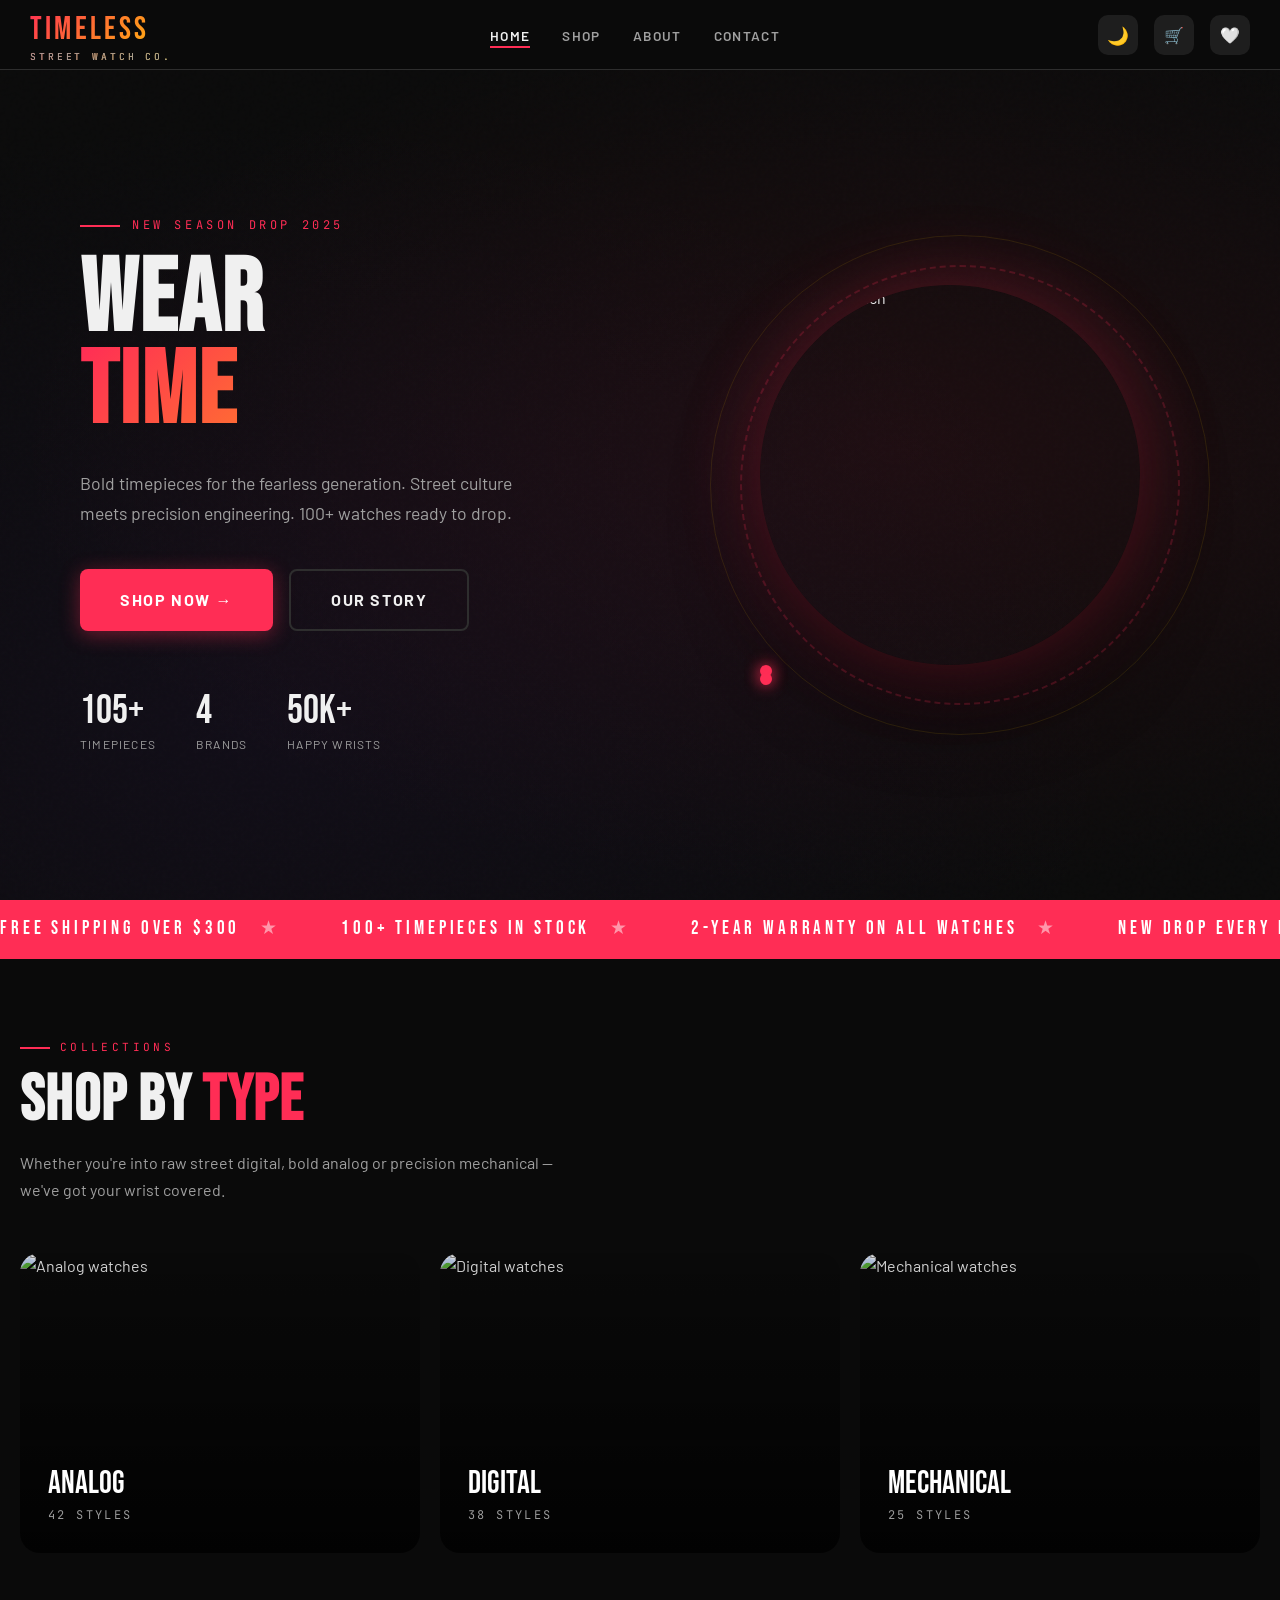
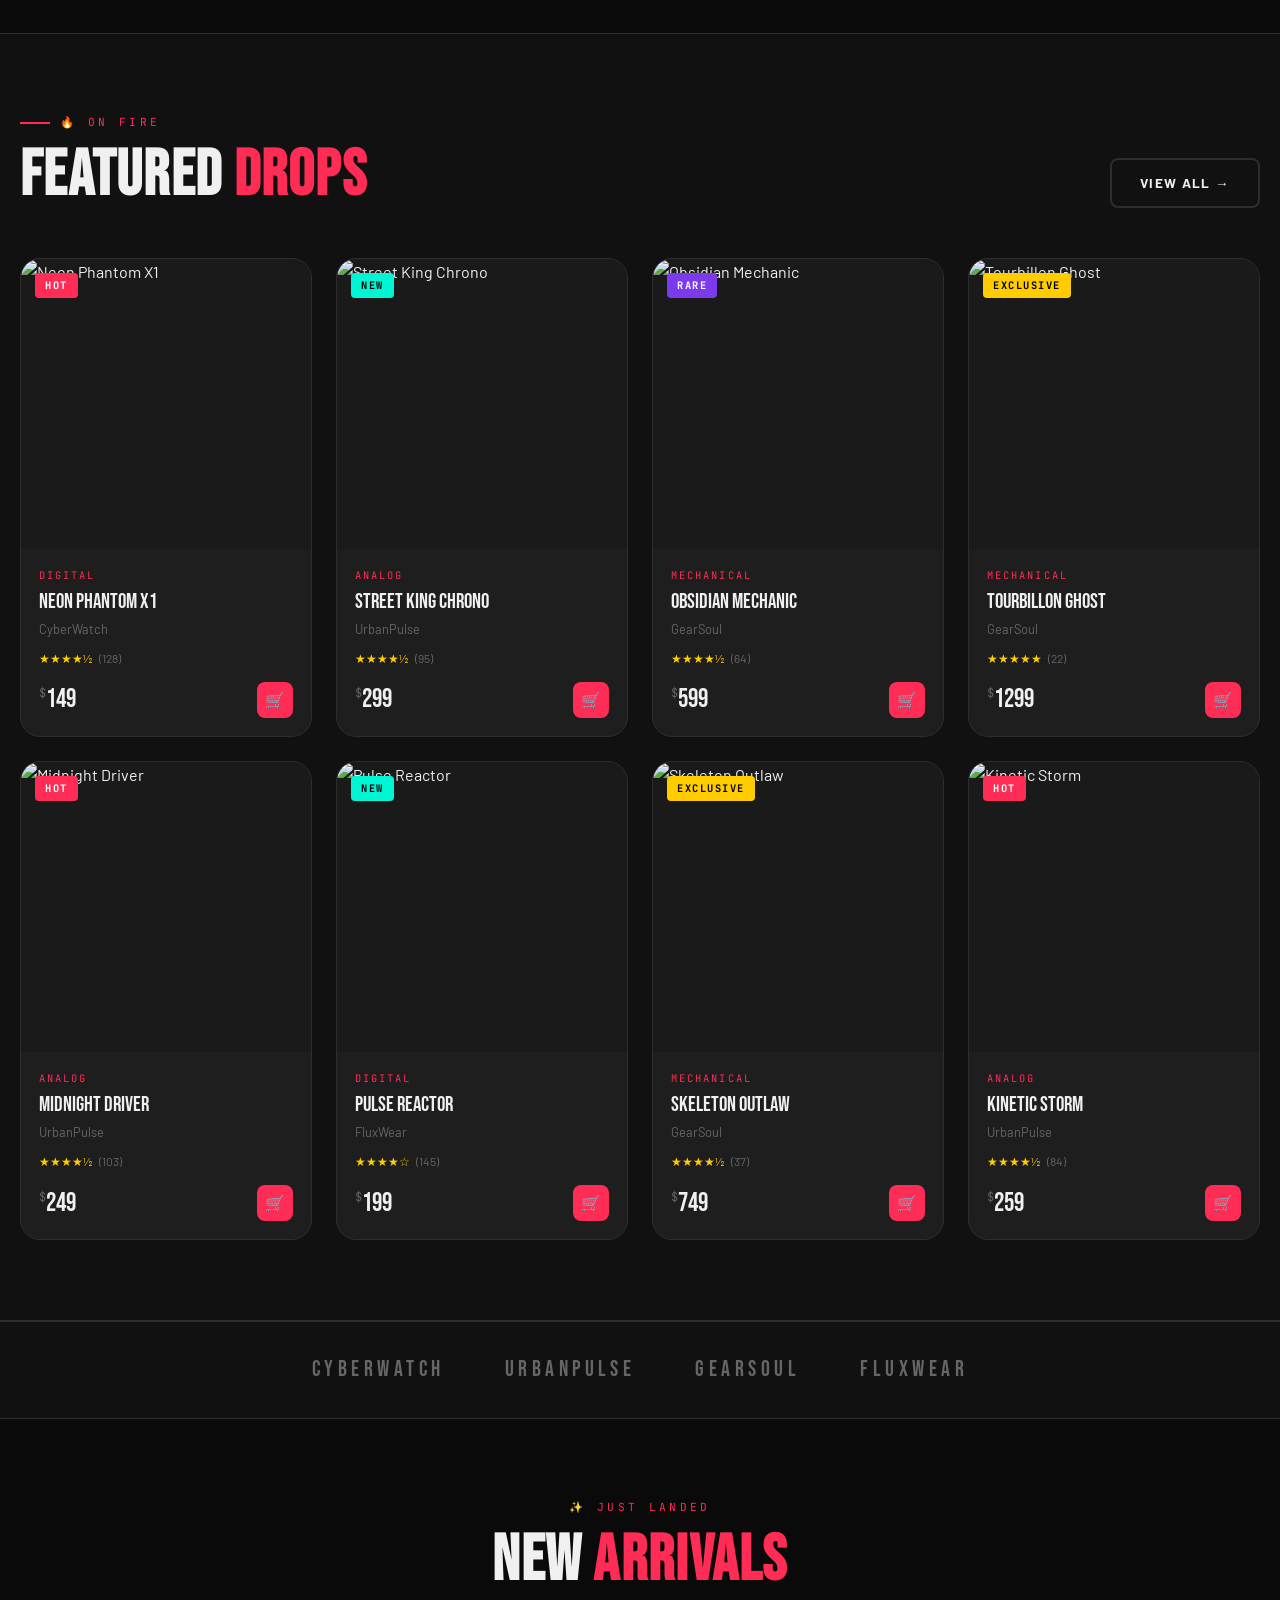
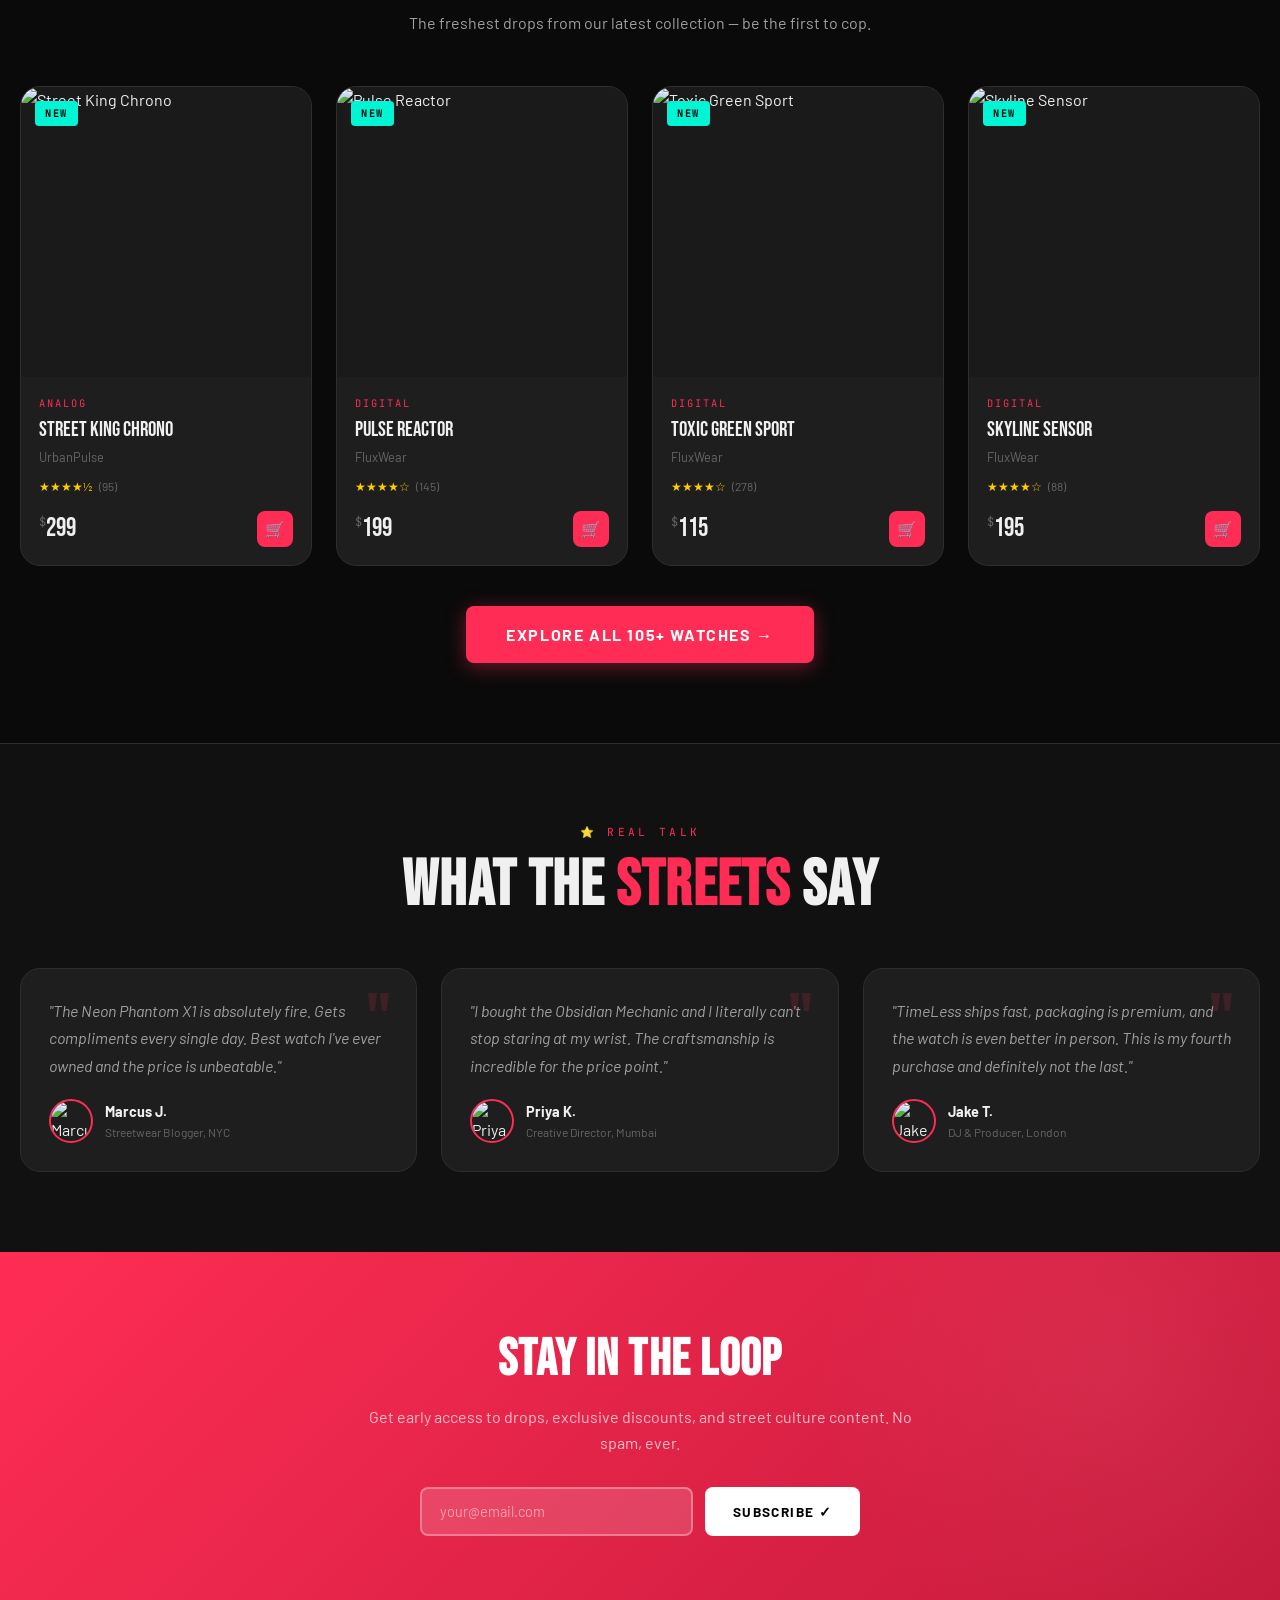
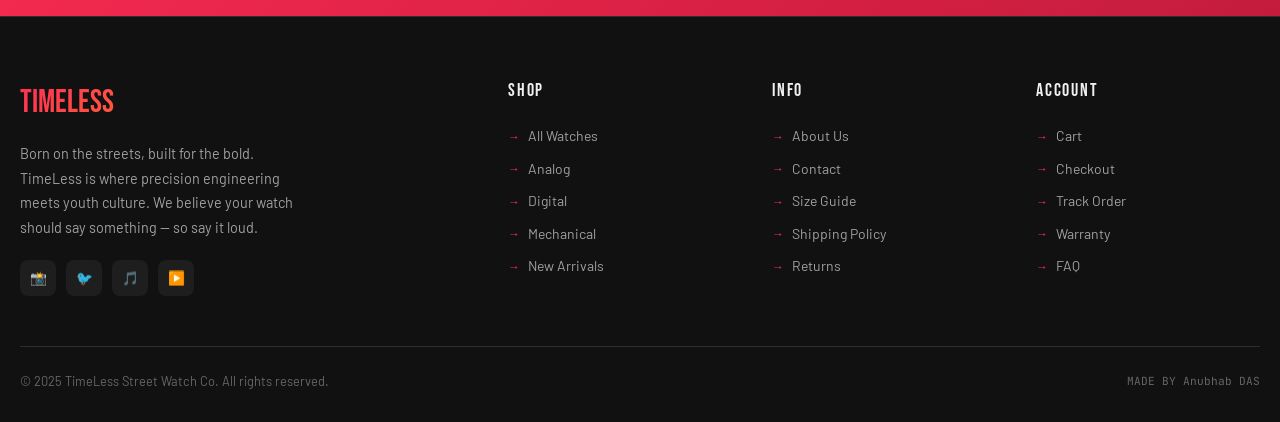
==== commit 6c872449: "Add initial project structure with Flask app, deployment guide, and environment configuration" ====
--- a/index.html
+++ b/index.html
@@ -297,7 +297,7 @@
     </div>
     <div class="footer-bottom">
       <span>© 2025 TimeLess Street Watch Co. All rights reserved.</span>
-      <span style="font-family:var(--font-mono);font-size:0.7rem">MADE WITH ❤️ FOR THE STREETS</span>
+      <span style="font-family:var(--font-mono);font-size:0.7rem">MADE BY Anubhab DAS</span>
     </div>
   </div>
 </footer>
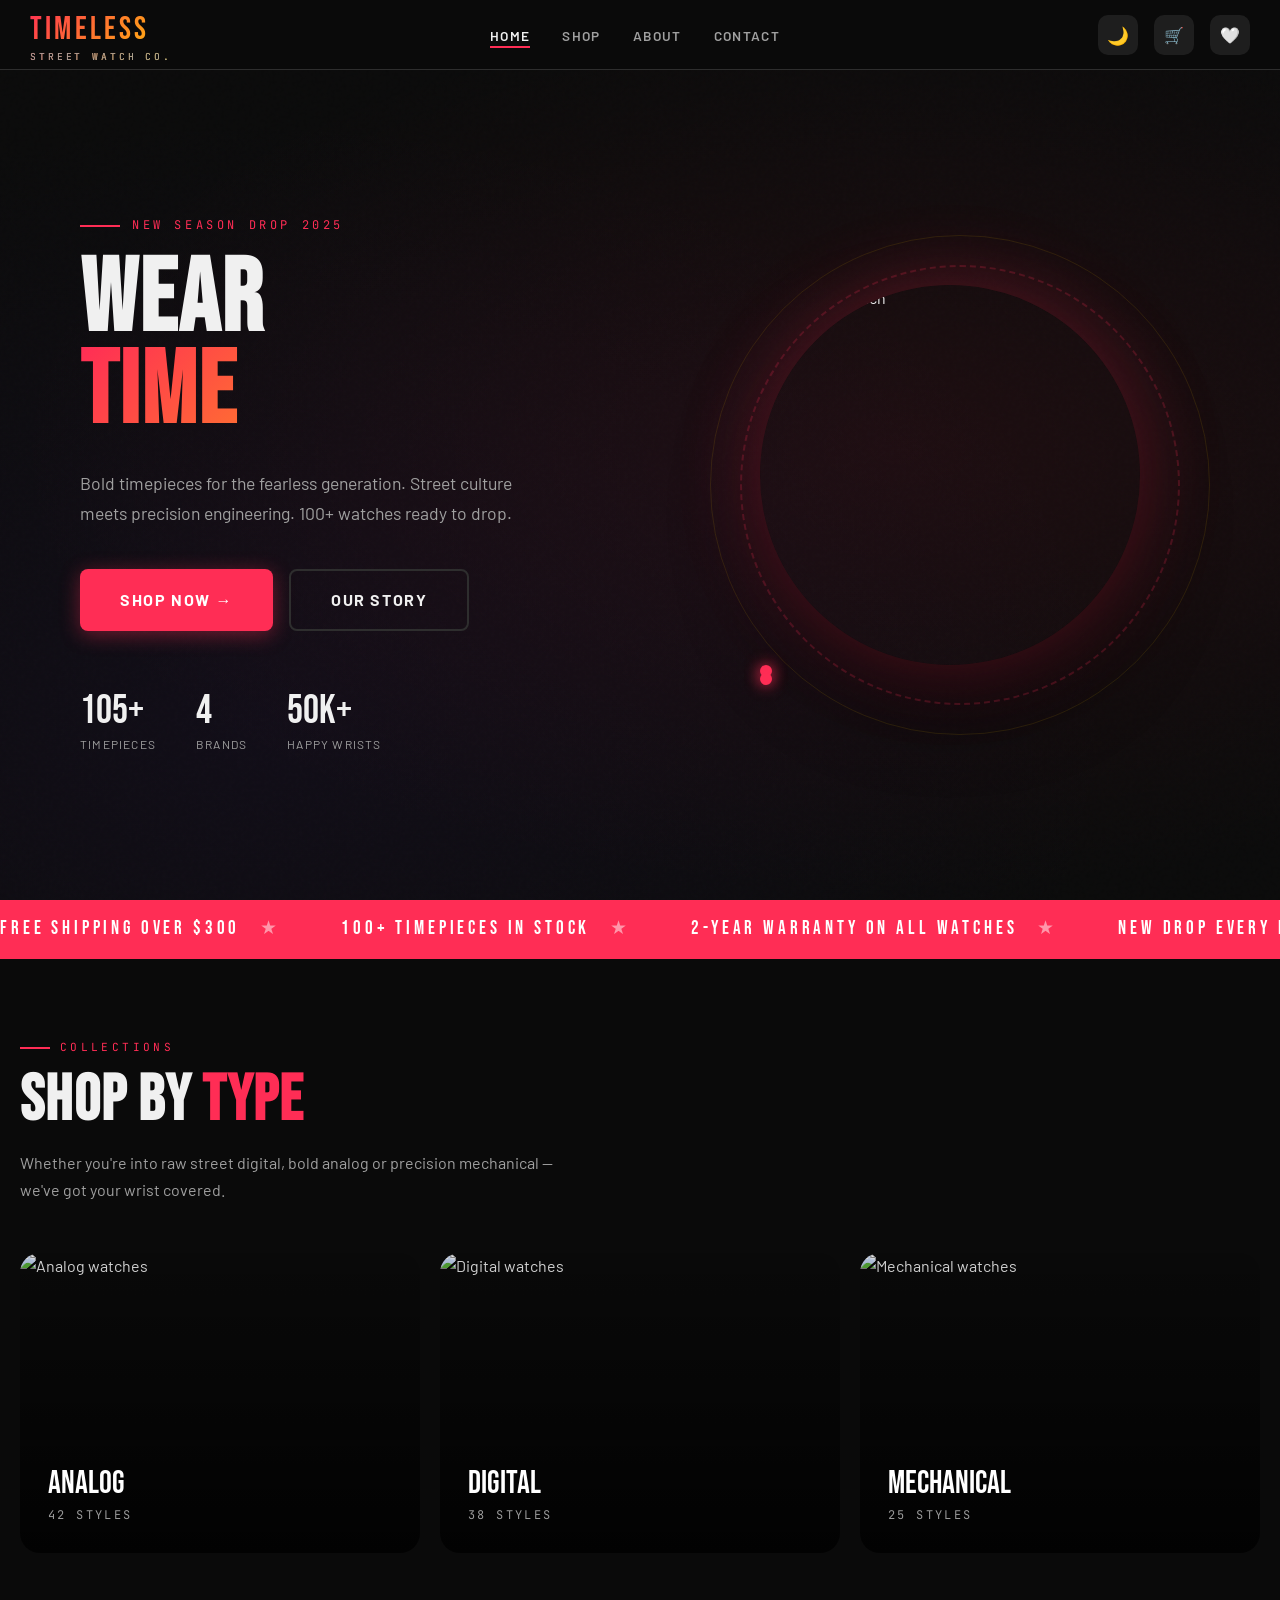
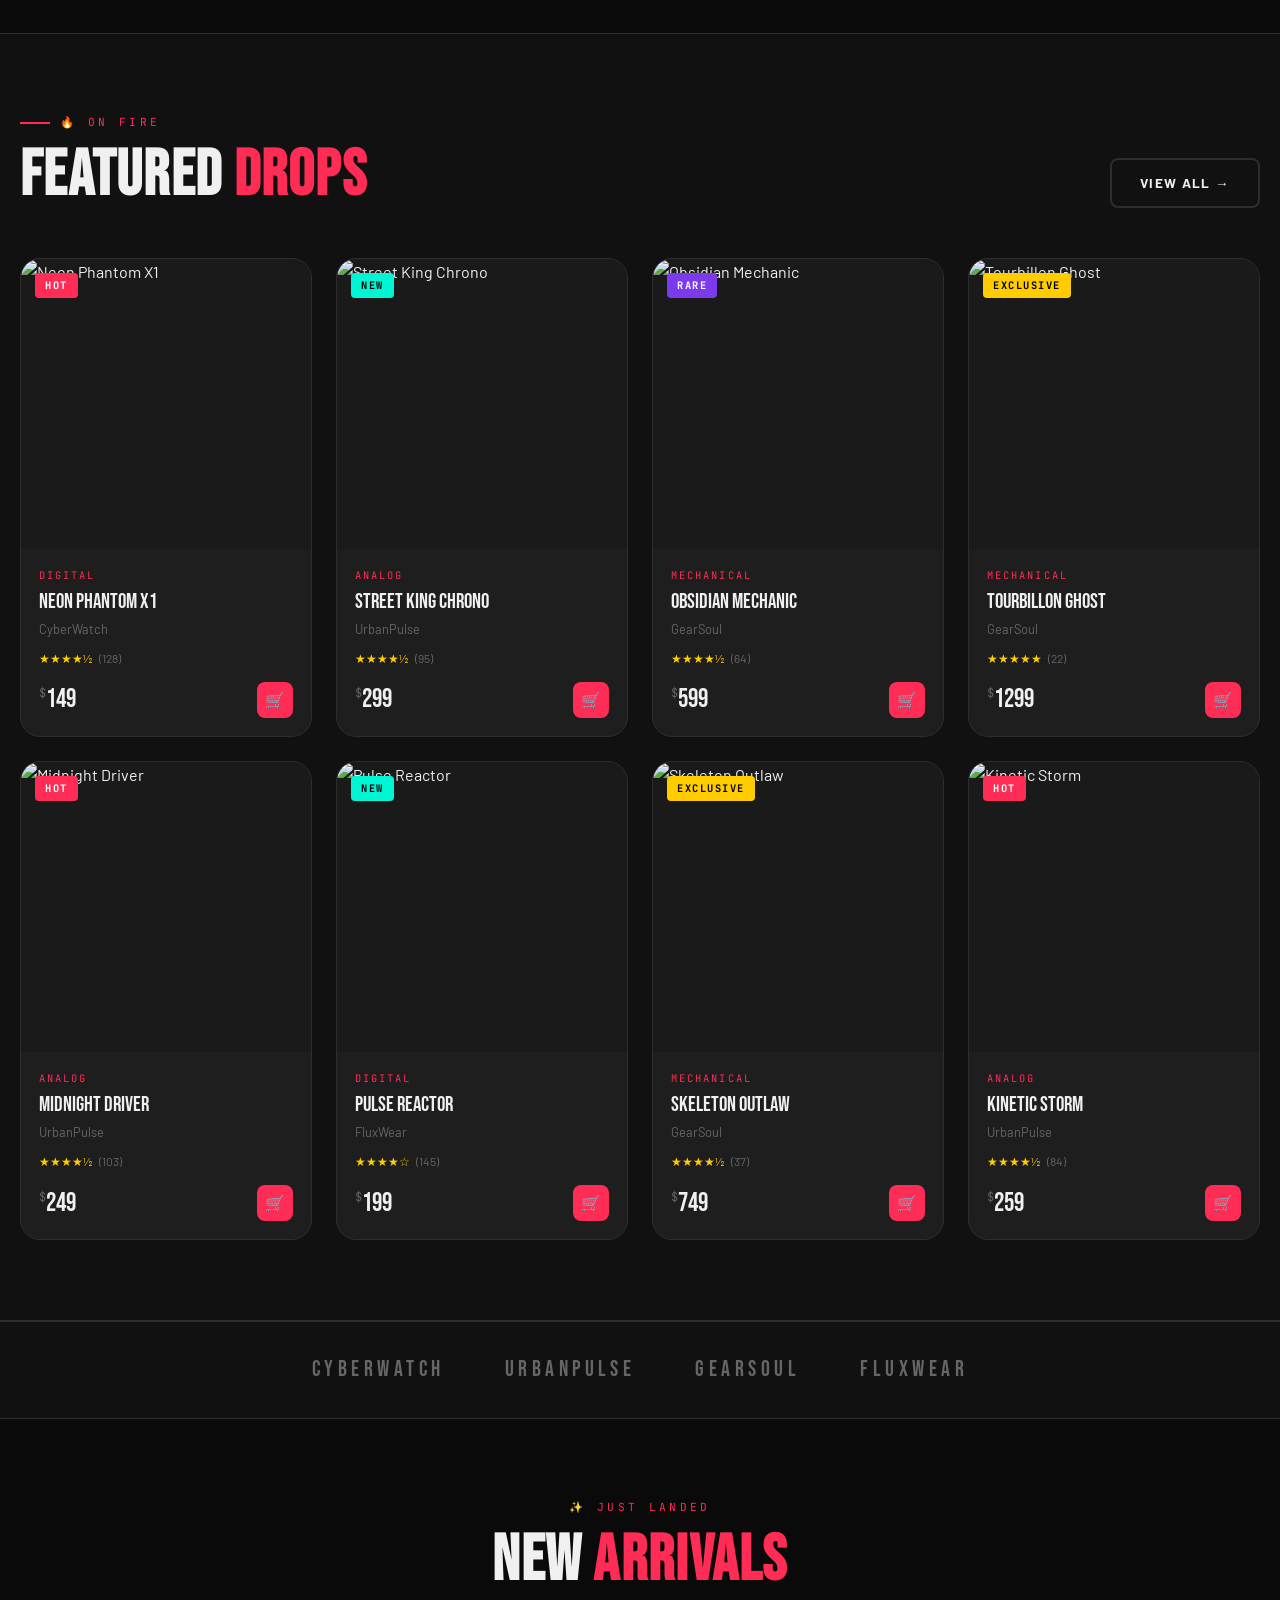
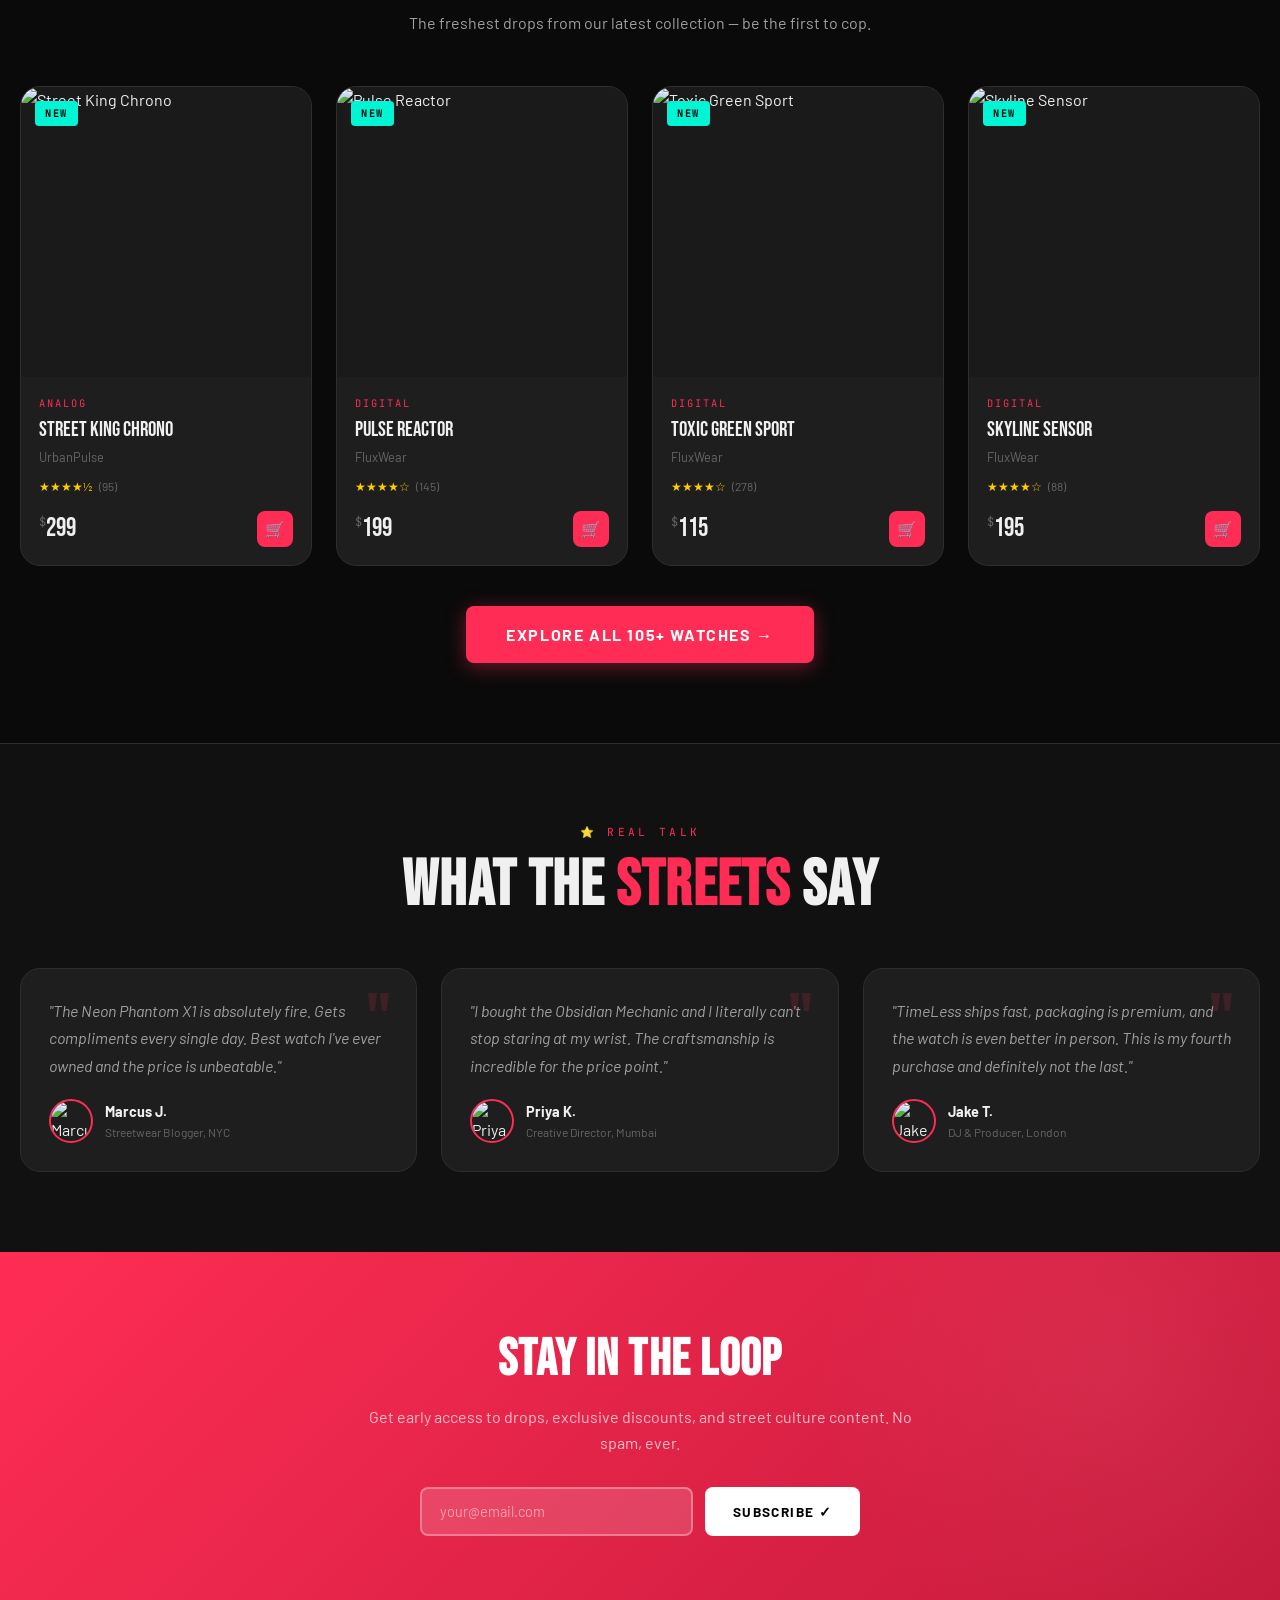
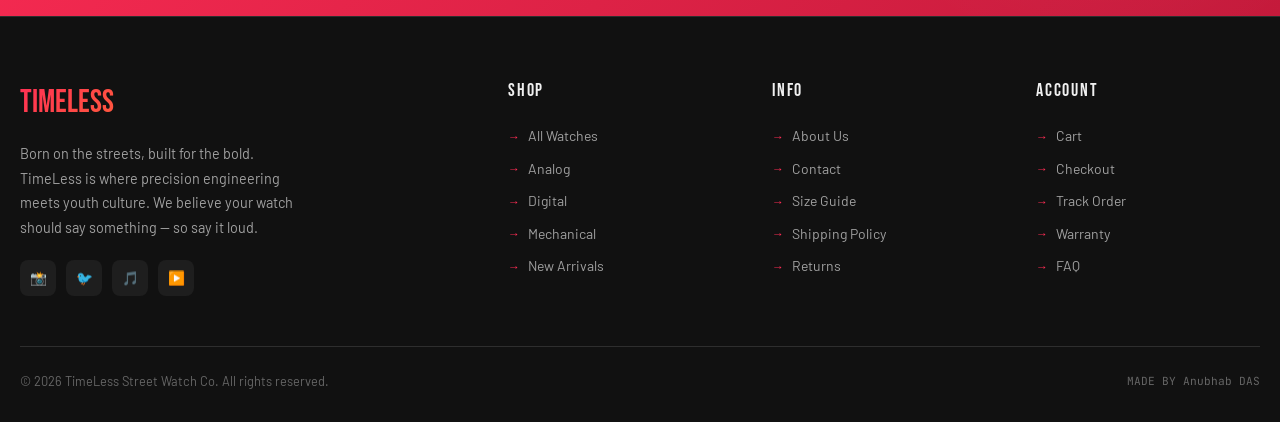
==== commit d53c6fd1: "Refactor Flask app routes to use send_from_directory for serving HTML pages and update footer copyri" ====
--- a/index.html
+++ b/index.html
@@ -296,7 +296,7 @@
       </div>
     </div>
     <div class="footer-bottom">
-      <span>© 2025 TimeLess Street Watch Co. All rights reserved.</span>
+      <span>© 2026 TimeLess Street Watch Co. All rights reserved.</span>
       <span style="font-family:var(--font-mono);font-size:0.7rem">MADE BY Anubhab DAS</span>
     </div>
   </div>
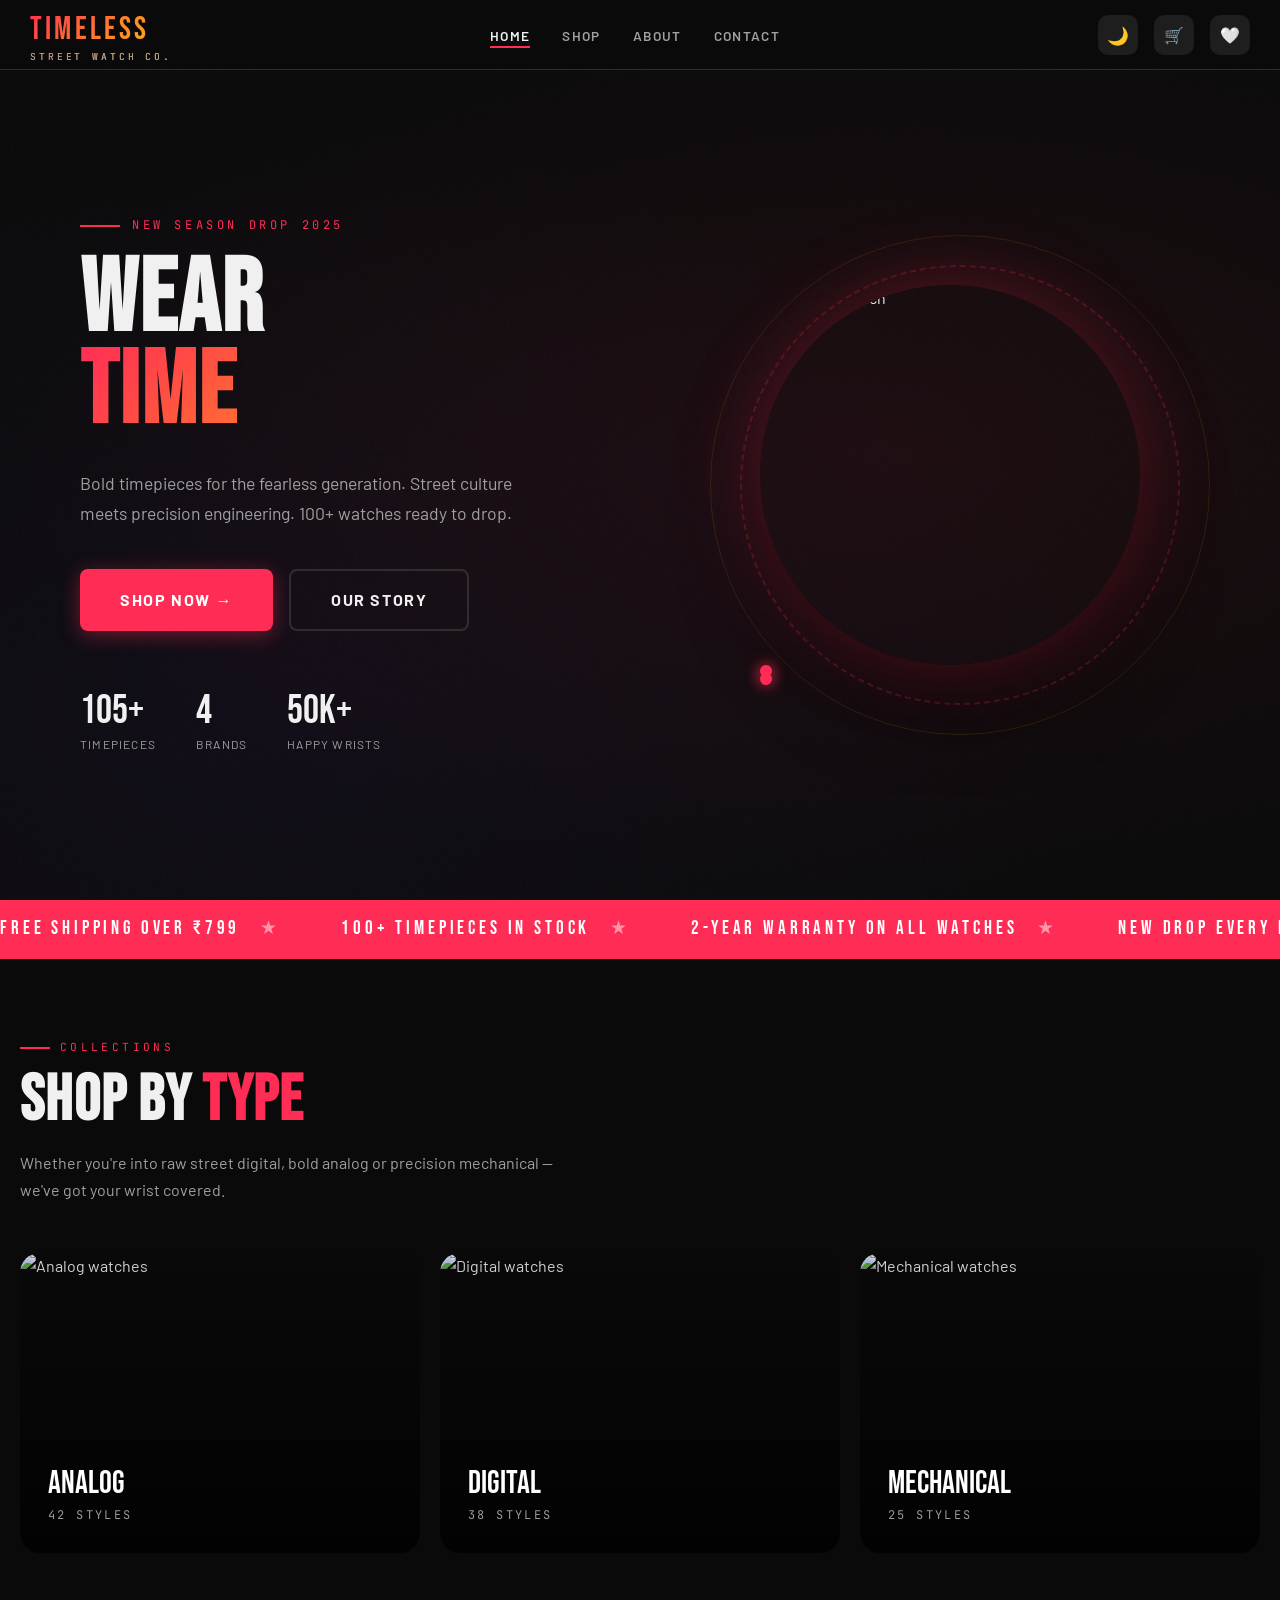
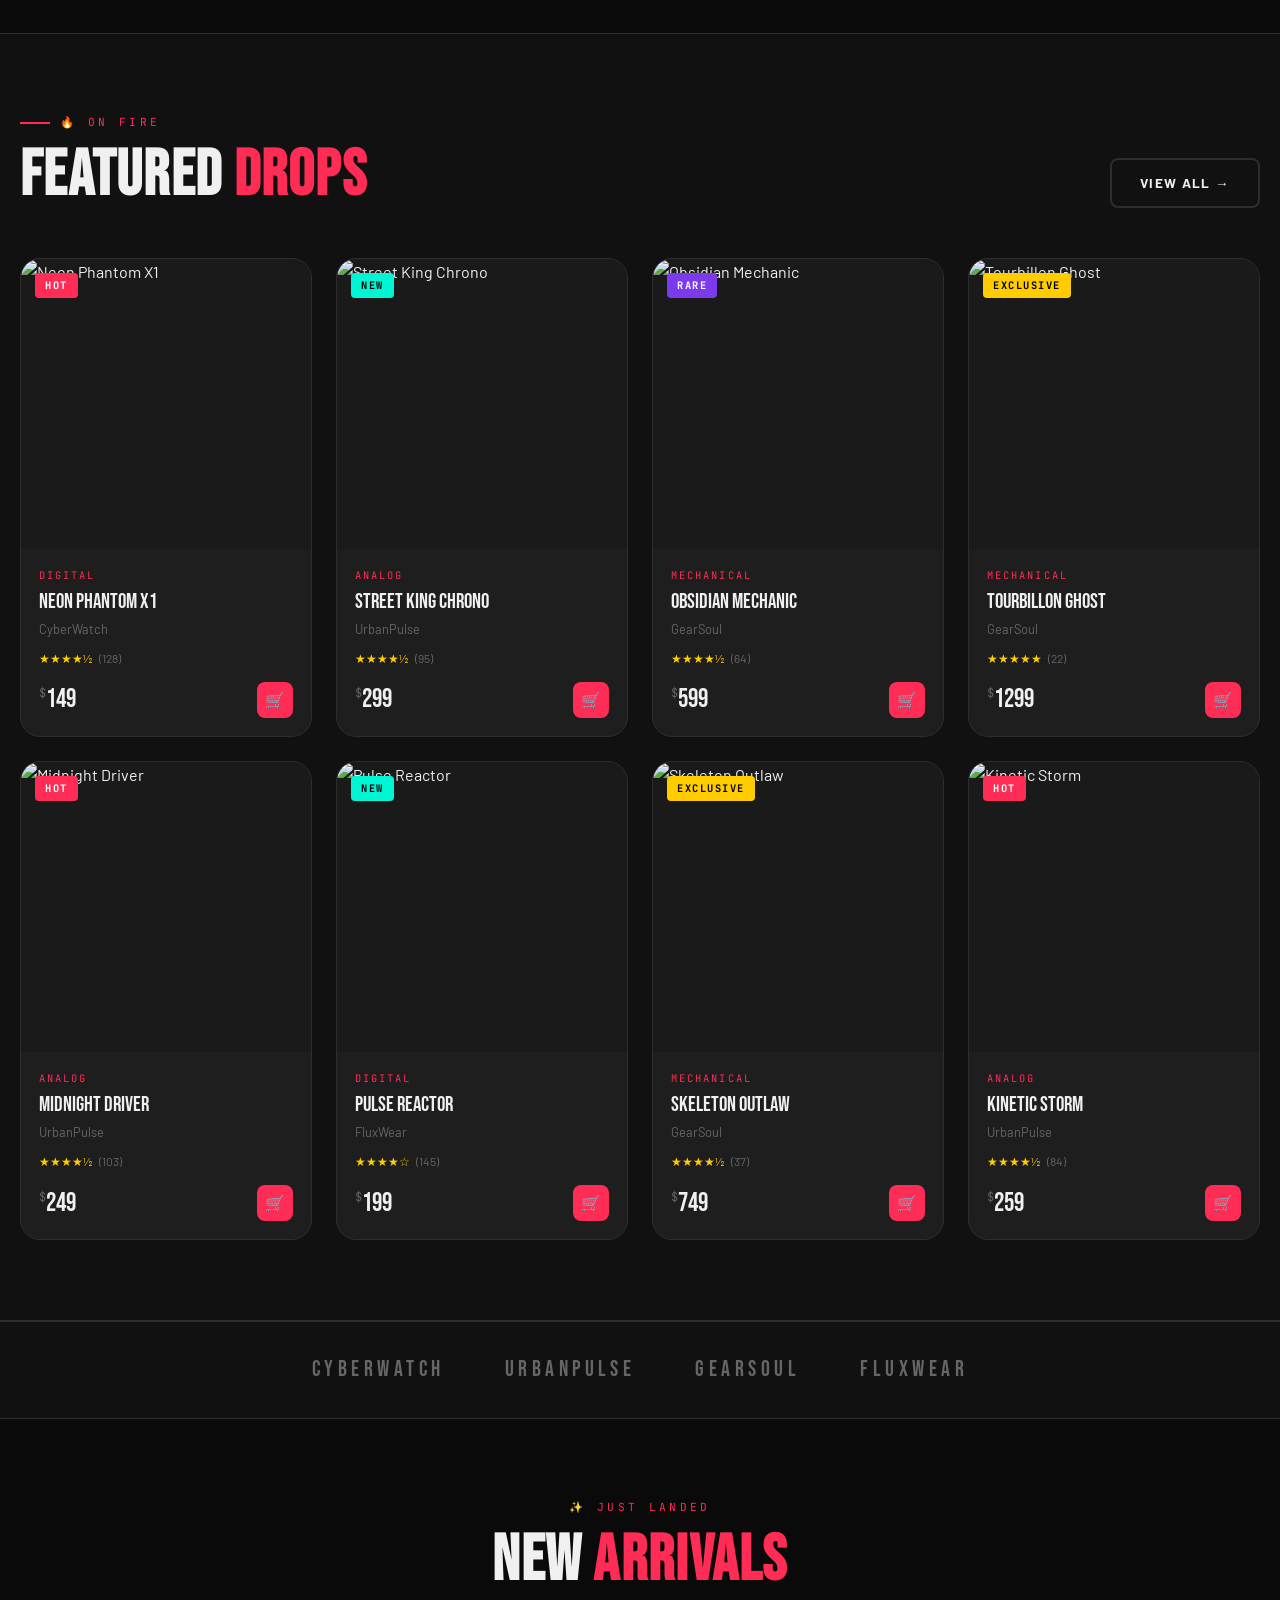
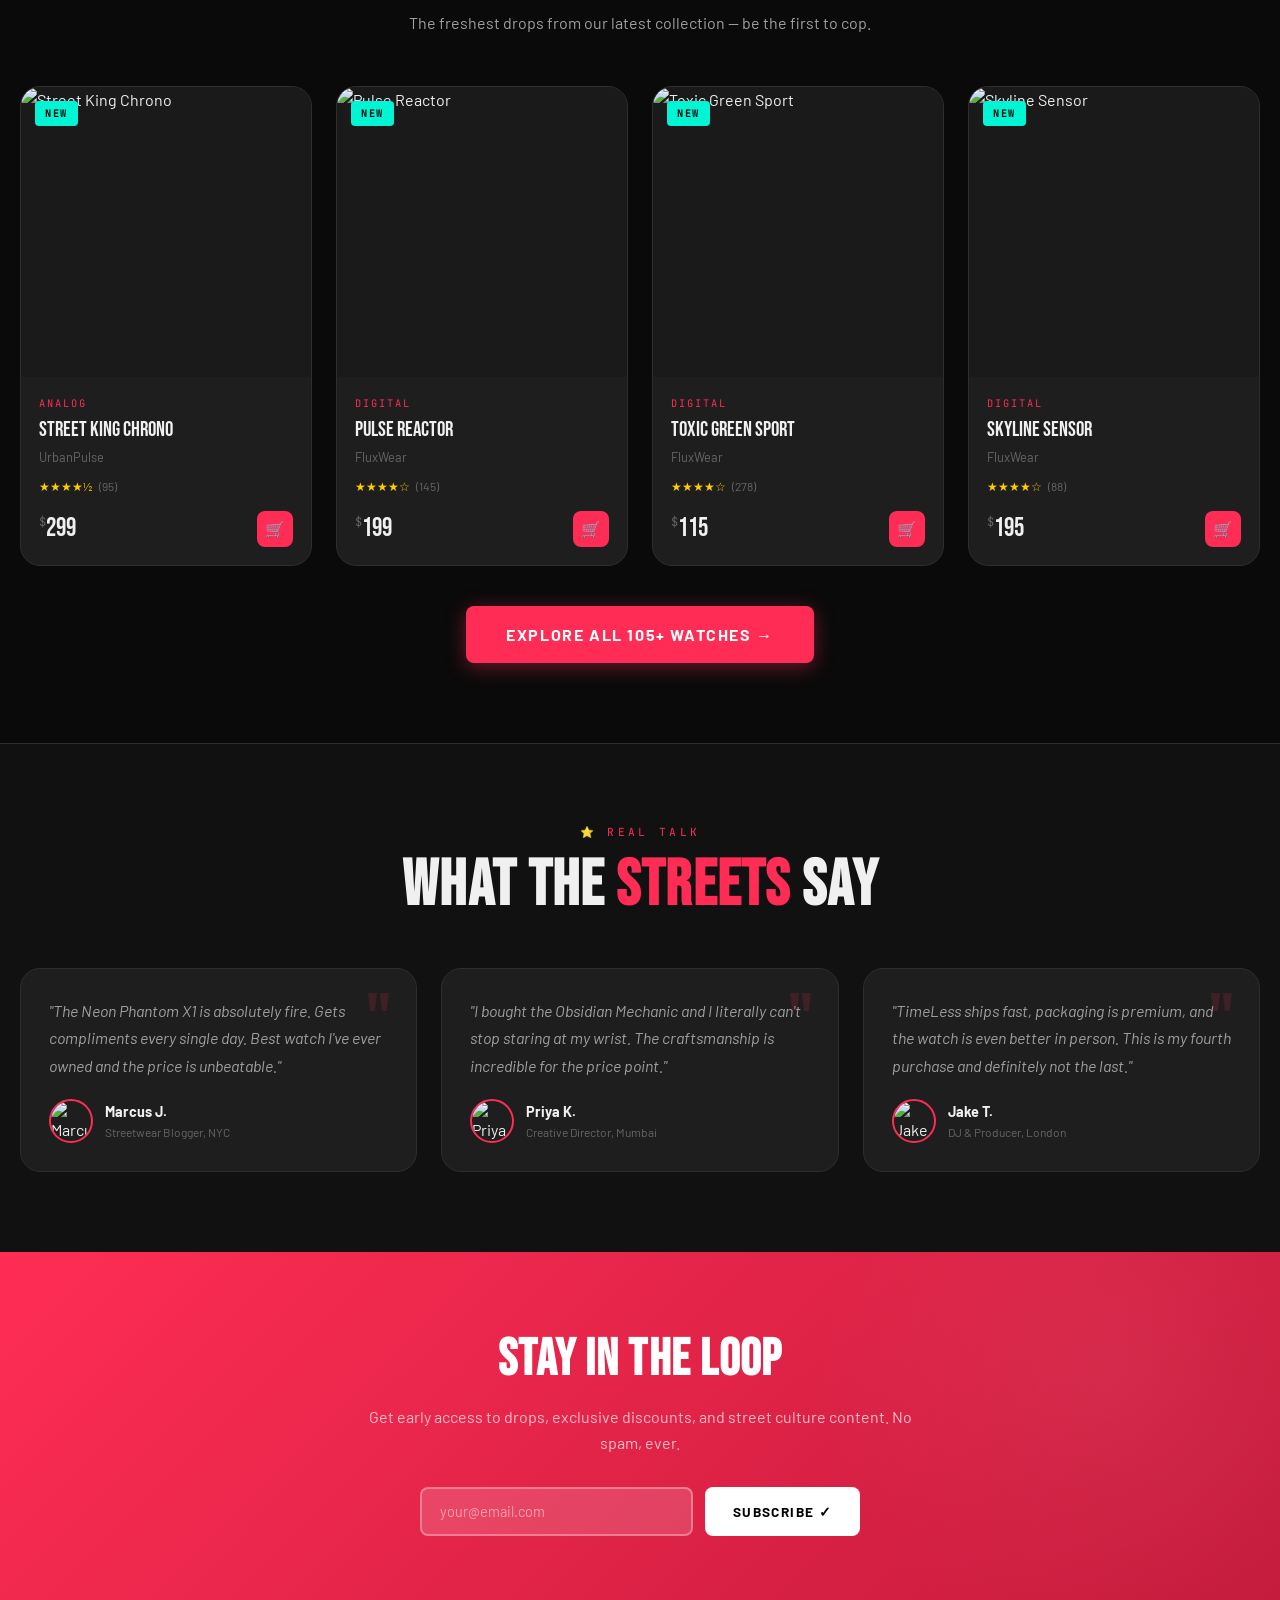
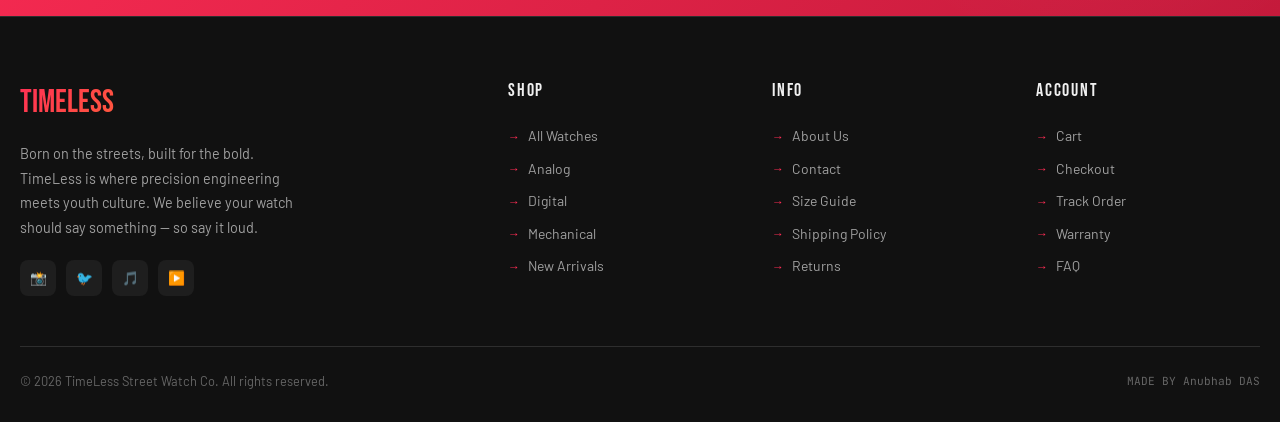
==== commit d58d8c17: "feat: Add core e-commerce pages (shop, cart, checkout, contact) and shared JavaScript utilities for " ====
--- a/index.html
+++ b/index.html
@@ -106,7 +106,7 @@
 <!-- ========== MARQUEE ========== -->
 <div class="marquee-strip" aria-hidden="true">
   <div class="marquee-track">
-    <span class="marquee-item">FREE SHIPPING OVER $300</span>
+    <span class="marquee-item">FREE SHIPPING OVER ₹799</span>
     <span class="marquee-item">100+ TIMEPIECES IN STOCK</span>
     <span class="marquee-item">2-YEAR WARRANTY ON ALL WATCHES</span>
     <span class="marquee-item">NEW DROP EVERY MONTH</span>
